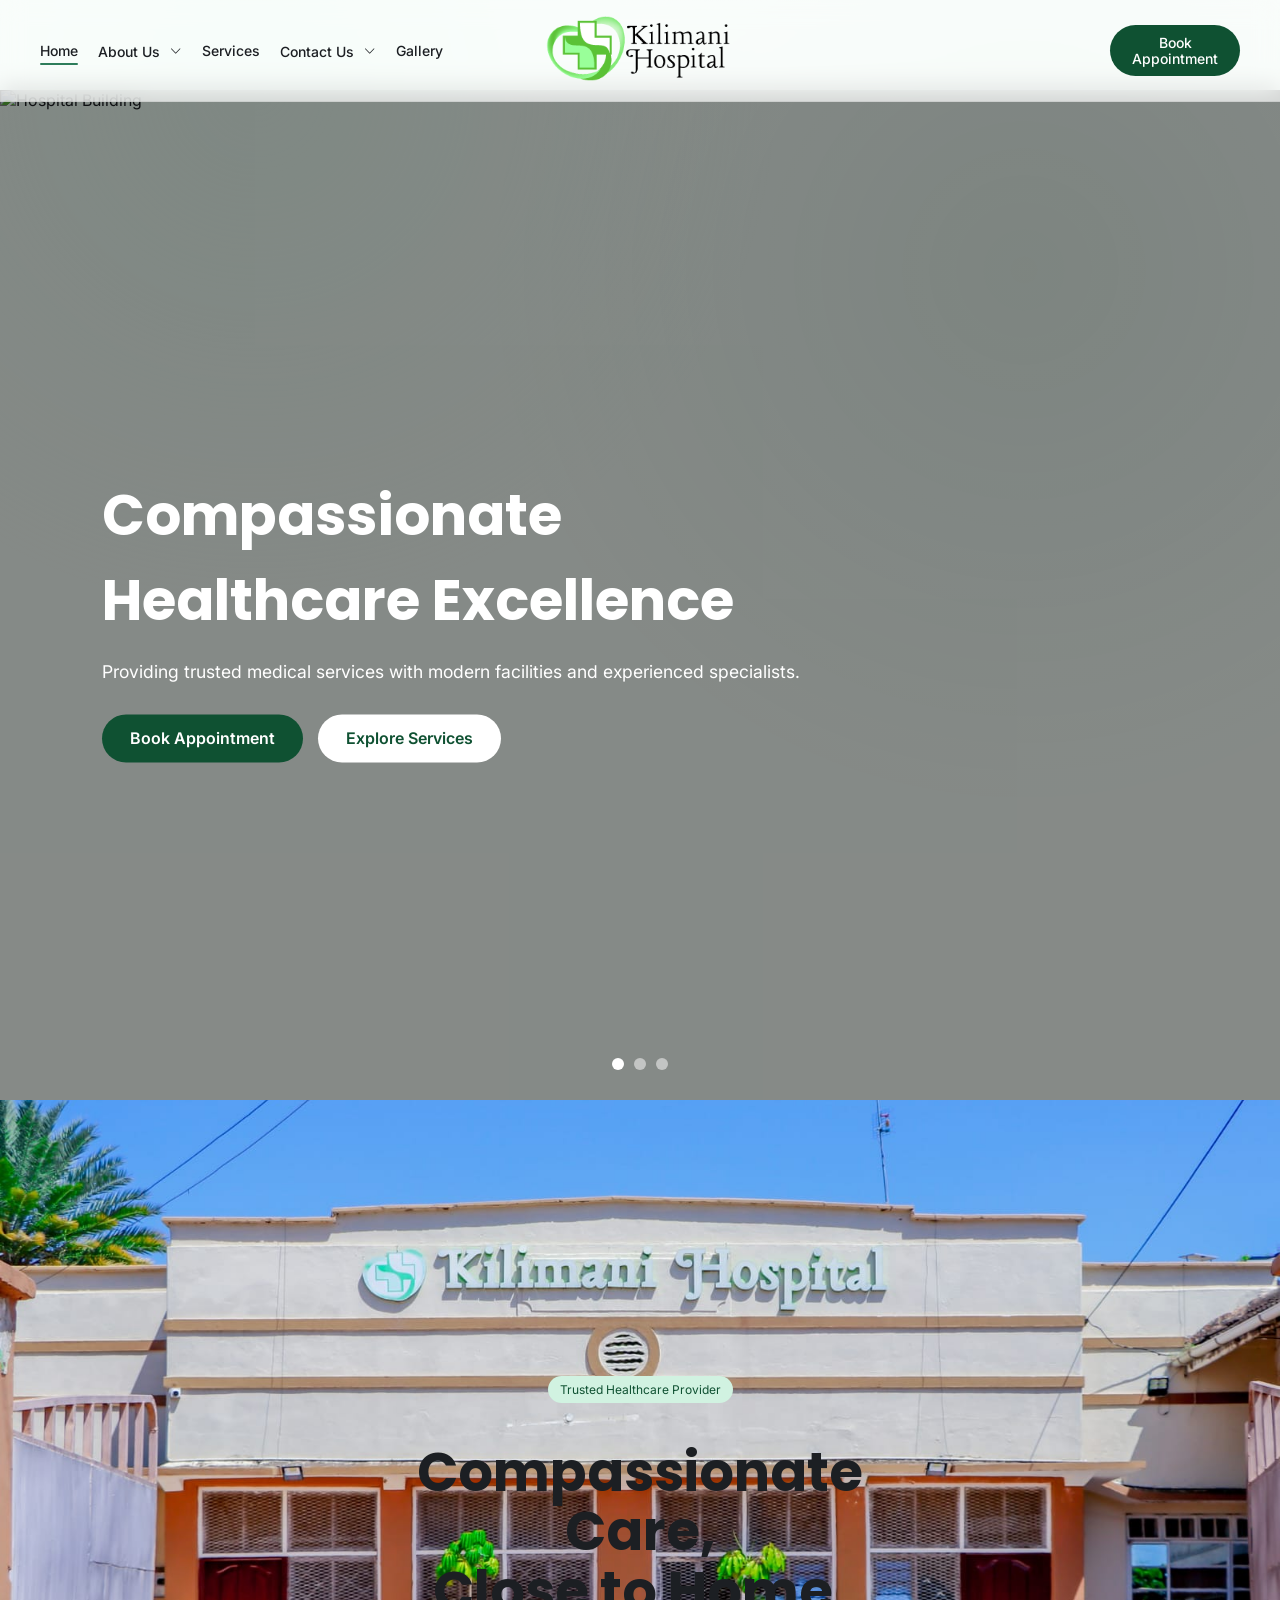
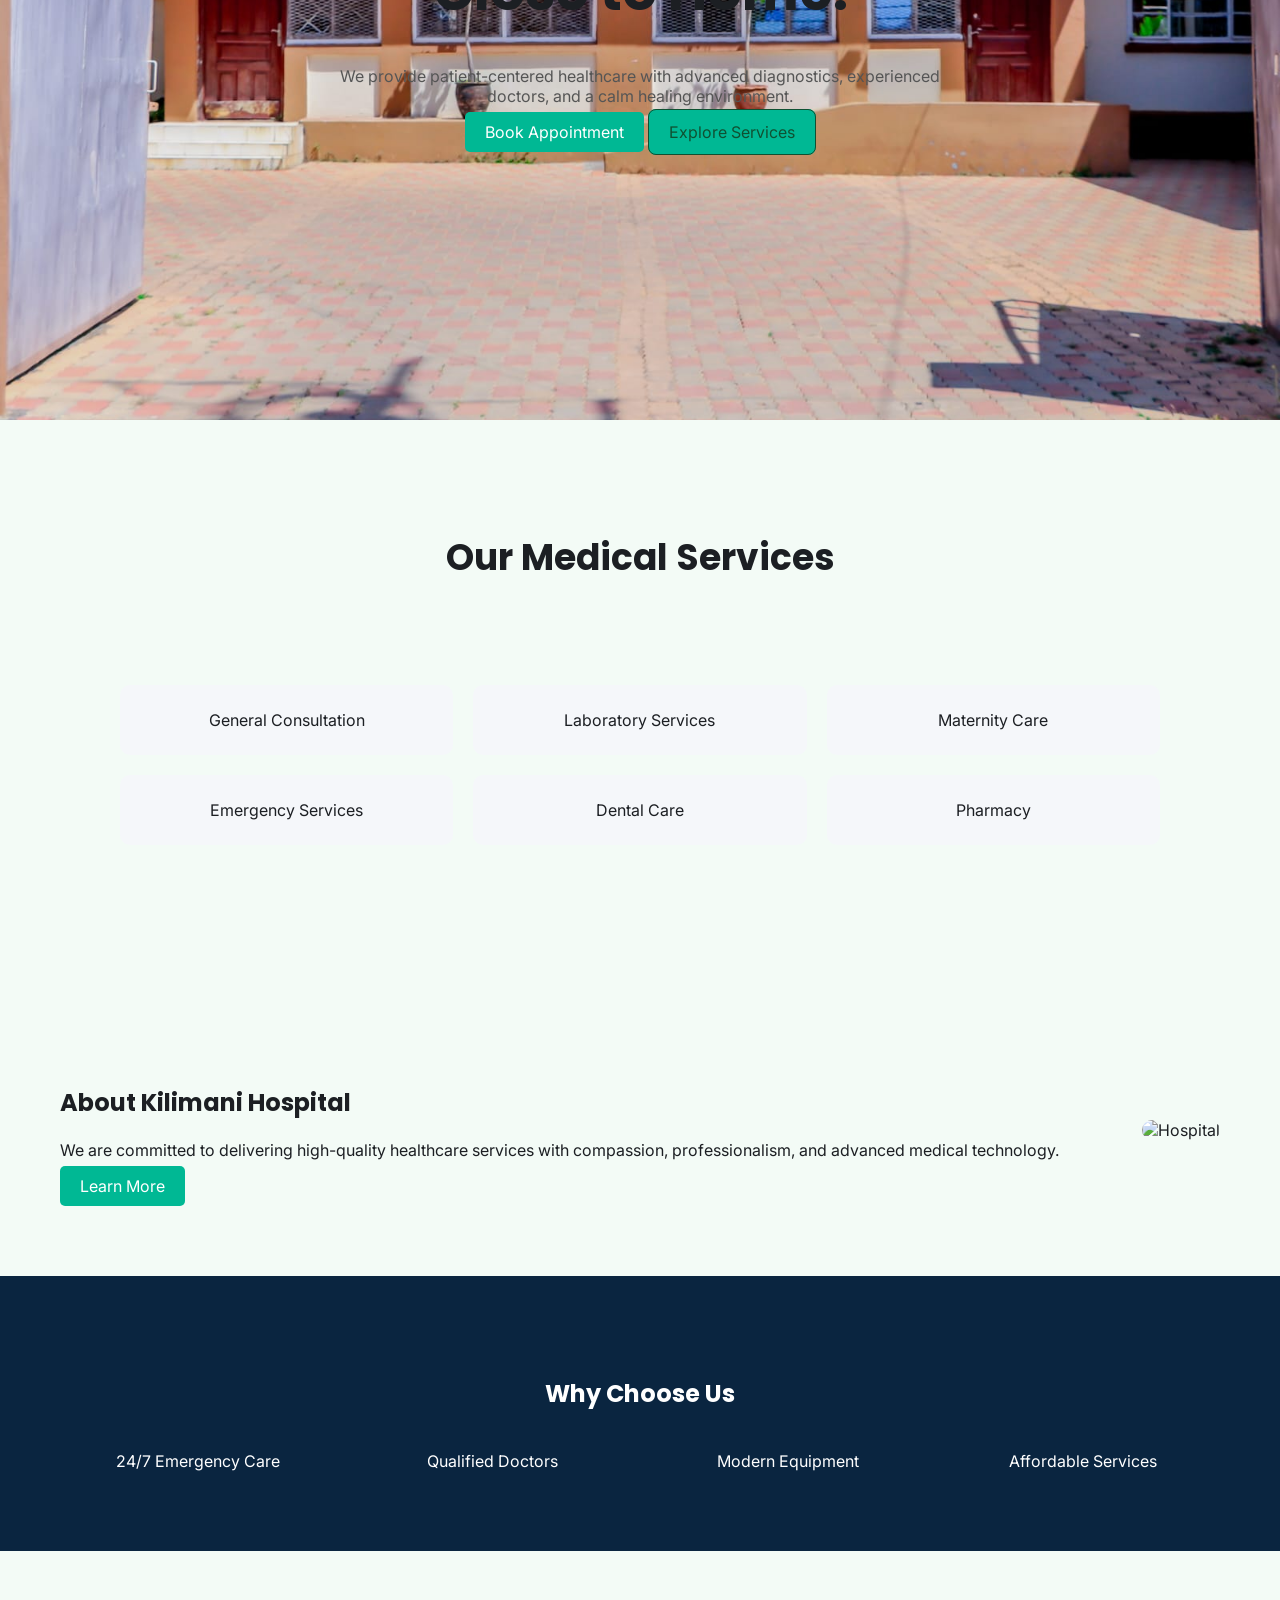
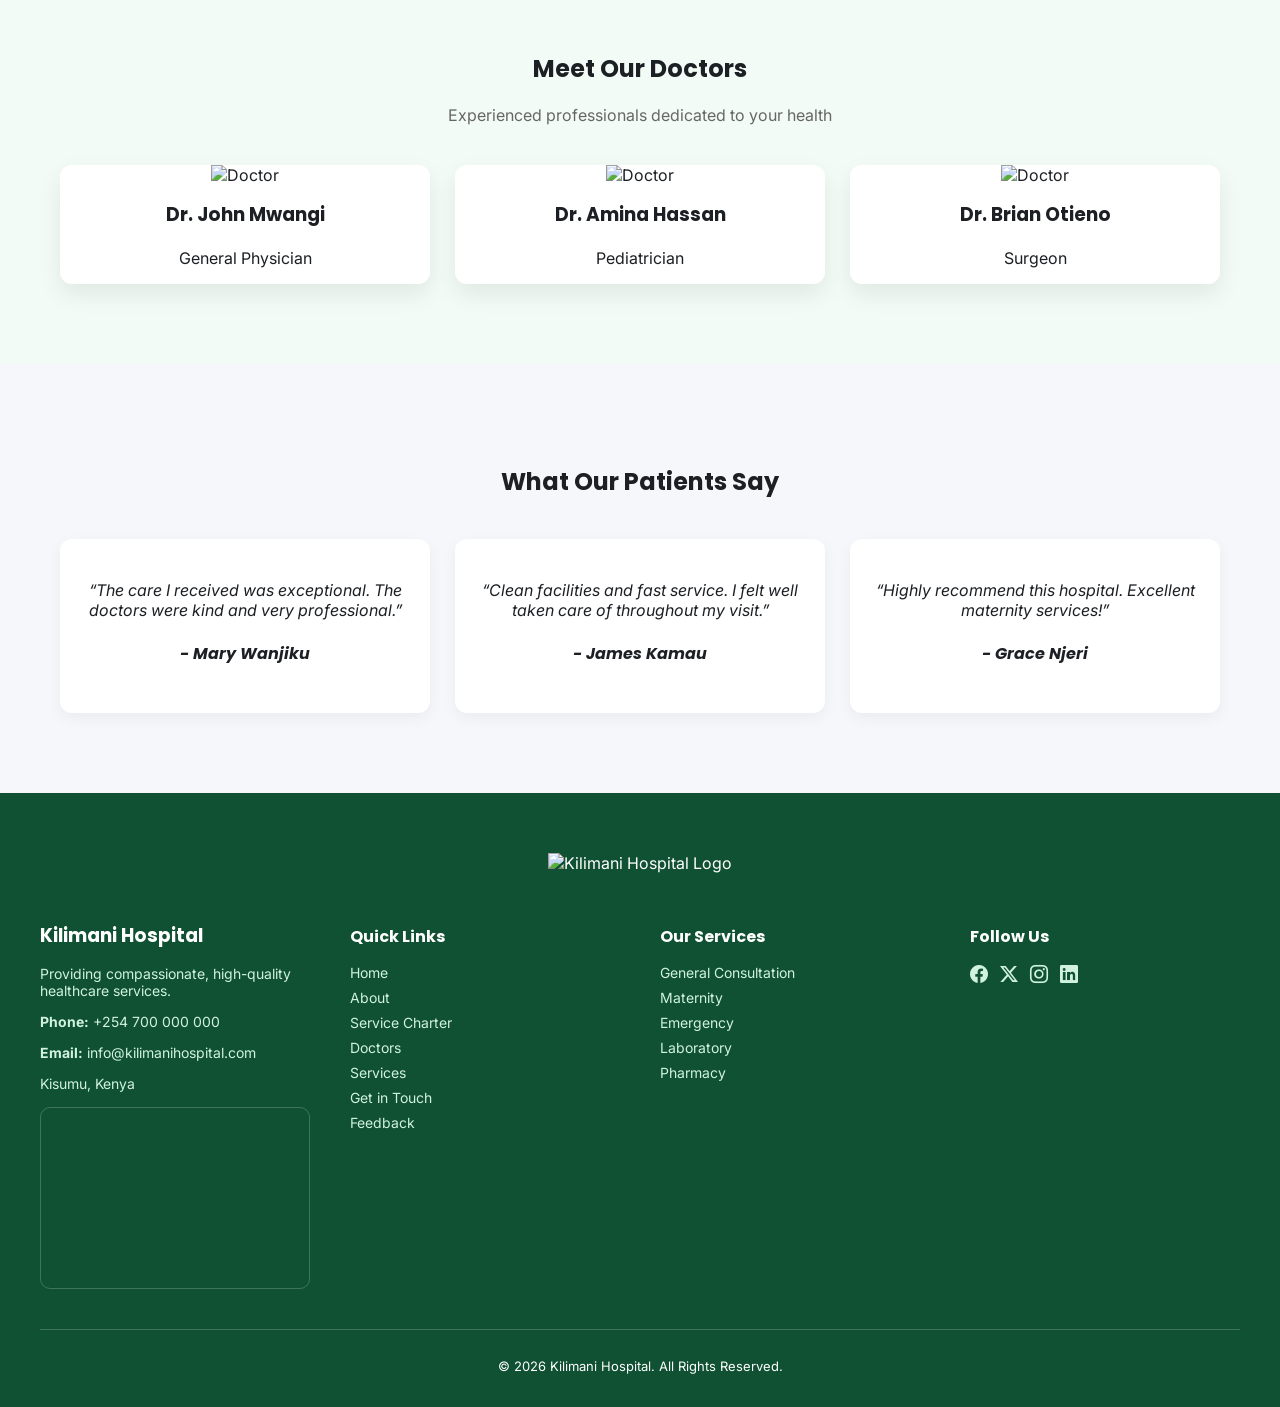
==== index.html @ fd072d26 "Footer build" ====
<!DOCTYPE html>
<html lang="en">
<head>
    <meta charset="UTF-8">
    <meta name="viewport" content="width=device-width, initial-scale=1.0">
    <title>Kilimani Hospital</title>

    <!-- Google Fonts -->
    <link href="https://fonts.googleapis.com/css2?family=Poppins:wght@300;600&family=Inter:wght@300;400&display=swap" rel="stylesheet">

    <link rel="stylesheet" href="https://cdn.jsdelivr.net/npm/bootstrap-icons@1.11.3/font/bootstrap-icons.min.css">

    <!-- CSS -->
    <link rel="stylesheet" href="styles.css">
</head>
<body>

    <!-- NAVBAR -->
    <div id="navbar-placeholder"></div>


 <!-- SLIDE -->
    <section class="hero-slider">

    <div class="slide active">
        <img src="assets/images/slide1.jpg" alt="Hospital Building">
        <div class="slide-overlay"></div>

        <div class="slide-content">
            <h1>Compassionate Healthcare Excellence</h1>
            <p>Providing trusted medical services with modern facilities and experienced specialists.</p>

            <div class="hero-buttons">
                <a href="appointment.html" class="btn-primary">
                    Book Appointment
                </a>

                <a href="services.html" class="btn-secondary">
                    Explore Services
                </a>
            </div>
        </div>
    </div>

    <div class="slide">
        <img src="assets/images/slide2.jpg" alt="Doctors">
        <div class="slide-overlay"></div>

        <div class="slide-content">
            <h1>Specialist Care You Can Trust</h1>
            <p>Our experienced consultants deliver patient-centered treatment across multiple specialties.</p>

            <div class="hero-buttons">
                <a href="doctors.html" class="btn-primary">
                    Meet Our Doctors
                </a>
            </div>
        </div>
    </div>

    <div class="slide">
        <img src="assets/images/slide3.jpg" alt="Hospital Services">
        <div class="slide-overlay"></div>

        <div class="slide-content">
            <h1>Advanced Medical Services</h1>
            <p>Modern diagnostics, emergency care, surgery, outpatient services, and more.</p>

            <div class="hero-buttons">
                <a href="services.html" class="btn-primary">
                    View Services
                </a>
            </div>
        </div>
    </div>

    <div class="slider-dots">
        <span class="dot active"></span>
        <span class="dot"></span>
        <span class="dot"></span>
    </div>

</section>

    <!-- HERO SECTION -->
    <section class="hero">

    <div class="hero-inner">

        <div class="hero-text">
            <span class="badge">Trusted Healthcare Provider</span>

            <h1>
                Compassionate Care,<br>
                Close to Home.
            </h1>

            <p>
                We provide patient-centered healthcare with advanced diagnostics,
                experienced doctors, and a calm healing environment.
            </p>

            <div class="hero-actions">
                <a href="appointment.html" class="btn primary">Book Appointment</a>
                <a href="services.html" class="btn ghost">Explore Services</a>
            </div>
        </div>



    </div>
    </section>


    <section class="services-preview reveal">
    <h2>Our Medical Services</h2>

    <div class="services-grid">
        <div class="service-card">General Consultation</div>
        <div class="service-card">Laboratory Services</div>
        <div class="service-card">Maternity Care</div>
        <div class="service-card">Emergency Services</div>
        <div class="service-card">Dental Care</div>
        <div class="service-card">Pharmacy</div>
    </div>
    </section>


    <section class="about-preview reveal">
    <div class="about-container">
        <div class="about-text">
            <h2>About Kilimani Hospital</h2>
            <p>
                We are committed to delivering high-quality healthcare services
                with compassion, professionalism, and advanced medical technology.
            </p>
            <a href="about.html" class="btn primary">Learn More</a>
        </div>

        <div class="about-image">
            <img src="assets/images/about.jpg" alt="Hospital">
        </div>
    </div>
    </section>


    <section class="why-us reveal">
    <h2>Why Choose Us</h2>

    <div class="why-grid">
        <div>24/7 Emergency Care</div>
        <div>Qualified Doctors</div>
        <div>Modern Equipment</div>
        <div>Affordable Services</div>
    </div>
    </section>


    <section class="doctors-preview reveal">
    <h2>Meet Our Doctors</h2>
    <p class="section-subtitle">Experienced professionals dedicated to your health</p>

    <div class="doctor-grid">

        <div class="doctor-card">
            <img src="assets/images/doctor1.jpg" alt="Doctor">
            <h3>Dr. John Mwangi</h3>
            <p>General Physician</p>
        </div>

        <div class="doctor-card">
            <img src="assets/images/doctor2.jpg" alt="Doctor">
            <h3>Dr. Amina Hassan</h3>
            <p>Pediatrician</p>
        </div>

        <div class="doctor-card">
            <img src="assets/images/doctor3.jpg" alt="Doctor">
            <h3>Dr. Brian Otieno</h3>
            <p>Surgeon</p>
        </div>

    </div>
    </section>



    <section class="testimonials reveal">
    <h2>What Our Patients Say</h2>

    <div class="testimonial-grid">

        <div class="testimonial-card">
            <p>
                “The care I received was exceptional. The doctors were kind and very professional.”
            </p>
            <h4>- Mary Wanjiku</h4>
        </div>

        <div class="testimonial-card">
            <p>
                “Clean facilities and fast service. I felt well taken care of throughout my visit.”
            </p>
            <h4>- James Kamau</h4>
        </div>

        <div class="testimonial-card">
            <p>
                “Highly recommend this hospital. Excellent maternity services!”
            </p>
            <h4>- Grace Njeri</h4>
        </div>

    </div>
    </section>



<div id="footer-placeholder"></div>

  

<script src="assets/js/script.js"></script>

    <script>
        loadComponent("navbar-placeholder", "components/navbar.html");
        loadComponent("footer-placeholder", "components/footer.html");
    </script>

</body>
</html>
---- styles.css ----
:root {
    --green-900: #0F5132;
    --green-600: #2E7D5B;
    --mint-100: #D1F2E1;

    --bg: #F3FBF6;
    --white: #FFFFFF;
    --text: #1C1F23;
    --muted: #6B7280;
    --border: #E6EAEA;
}

a {
    transition: all 0.2s ease;
}

body {
    font-family: "Inter", sans-serif;
    padding-top: 90px;
    background: var(--bg);
    color: var(--text);
    margin: 0;
    animation: pageFade 0.6s ease-in;
}

@keyframes pageFade {
    from {
        opacity: 0;
        transform: scale(1.01);
    }
    to {
        opacity: 1;
        transform: scale(1);
    }
}

body::before {
    content: "";
    position: fixed;
    top: 0;
    left: 0;
    width: 100%;
    height: 100%;
    background:
        radial-gradient(circle at 20% 10%, rgba(209, 242, 225, 0.35), transparent 40%),
        radial-gradient(circle at 80% 30%, rgba(46, 125, 91, 0.08), transparent 45%);
    pointer-events: none;
    z-index: -1;
}

h1, h2, h3, h4 {
    font-family: 'Poppins', sans-serif;
}

.container {
    width: 85%;
    max-width: 1200px;
    margin: auto;
}

section {
    padding: 100px 0;
}

.section-alt {
    background: #EAF7EF;
}

/* NAVBAR */
.navbar {
    position: fixed;
    top: 0;
    width: 100%;
    z-index: 1000;

    background: rgba(255, 255, 255, 0.65);
    backdrop-filter: blur(12px);
    -webkit-backdrop-filter: blur(12px);

    border-bottom: 1px solid rgba(0, 0, 0, 0.06);
    transition: all 0.3s ease;
}

.nav-container {
    display: grid;
    grid-template-columns: 1fr auto 1fr;
    align-items: center;
    padding: 16px 40px;
    transition: all 0.3s ease;
}

/* LEFT LINKS */
.nav-left {
    display: flex;
    align-items: center;
    gap: 20px;
}

.nav-left a {
    color: #1C1F23;
    text-decoration: none;
    font-size: 14px;
    font-weight: 500;
    transition: 0.3s;
    position: relative;
    padding-bottom: 6px 0;
    display: inline-block;
}

.nav-left > a.active-link::after {
    content: "";
    position: absolute;
    left: 0;
    bottom: -6px;
    width: 100%;
    height: 2px;
    background: #2E7D5B;
    border-radius: 2px;
}

.nav-left a:hover {
    color: #2E7D5B;
    position: relative;
}

/* CENTER LOGO */
.nav-logo img {
    height: 65px;
    width: auto;
    object-fit: contain;
    transition: transform 0.3s ease;
}

.nav-logo img:hover {
    transform: scale(1.05);
}

/* SCROLLED STATE */
.navbar.scrolled .nav-container {
    padding: 7px 40px;
}


.navbar.scrolled {
    box-shadow: 0 8px 25px rgba(0,0,0,0.12);
}


.navbar.scrolled .nav-logo img {
    height: 50px;
}

/* RIGHT SIDE */
.nav-right {
    display: flex;
    justify-self: end;
    width: fit-content;
    align-items: center;
    gap: 15px;
}

/* CTA */
.nav-btn {
    background: #0F5132;
    color: white;
    padding: 10px 22px;
    border-radius: 50px;
    text-decoration: none;

    display: inline-flex;
    width: auto;          /* prevents full stretch */
    flex: 0 0 auto;       /* prevents flex expansion */

    flex-direction: column;
    align-items: center;
    justify-content: center;
    line-height: 1.1;
    font-size: 13px;
    text-align: center;
    transition: all 0.3s ease;

    white-space: nowrap;
}

.nav-btn span:first-child {
    font-size: 14px;
    font-weight: 500;
}

.nav-btn span:last-child {
    font-size: 14px;
    font-weight: 500;
}

.nav-btn:hover {
    background: #2E7D5B;
    transform: translateY(-2px);
    box-shadow: 0 6px 15px rgba(0,0,0,0.15);
}


/* DROPDOWN CONTAINER */
.dropdown {
    position: relative;
    display: inline-block;
}

/* TOGGLE LINK */
.dropdown-toggle {
    cursor: pointer;
    color: #1C1F23;
    text-decoration: none;
    font-weight: 500;
    display: flex;
    align-items: center;
    gap: 5px;
}

/* ARROW */
.arrow {
    display: inline-flex;
    align-items: center;
    justify-content: center;

    font-size: 14px;        /* slightly larger */
    line-height: 1;

    margin-left: 6px;

    transform: translateY(-1px) scaleX(1.2); /* 👈 makes it wider */
    transition: transform 0.3s ease;
}

.arrow i {
    font-size: 12px;
    transform: scaleX(0.8); /* makes it wider */
    display: inline-block;
    transition: transform 0.25s ease;
}

/* DROPDOWN MENU */
.dropdown-menu {
    position: absolute;
    top: 100%;
    left: 0;
    background: white;
    min-width: 180px;
    box-shadow: 0 10px 25px rgba(0,0,0,0.08);
    border-radius: 8px;
    padding: 8px 0;
    display: none;
    flex-direction: column;
    z-index: 999;
}

/* DROPDOWN LINKS */
.dropdown-menu a {
    padding: 10px 15px;
    text-decoration: none;
    color: #1C1F23;
    font-size: 13px;
    transition: all 0.2s ease;
}

.dropdown-menu a.active {
    background: #eaf7ef;
    color: #0F5132;
    border-radius: 6px;
    font-weight: 500;
    border-left: 3px solid #2E7D5B;
    padding-left: 12px;
}

.dropdown-menu a:hover {
    background: #f3fbf6;
    color: #0F5132;
}


/* SHOW ON HOVER (DESKTOP) */
.dropdown:hover .dropdown-menu {
    display: flex;
}

.dropdown:hover .arrow {
    transform: rotate(180deg) translateY(1px) scaleX(1.2);
}

/* HAMBURGER */
.hamburger {
    display: none;
    flex-direction: column;
    cursor: pointer;
    gap: 4px;
    flex-shrink: 0;
}

.hamburger span {
    width: 25px;
    height: 2px;
    background: #0B3D2E;
    display: block;
}

.mobile-menu {
    position: fixed;
    top: 0;
    left: 0;
    width: 100%;
    height: 100vh;
    background: #0B3D2E;
    display: none;
    flex-direction: column;
    justify-content: center;
    align-items: center;
    gap: 25px;
}

.mobile-menu a {
    color: white;
    font-size: 20px;
    text-decoration: none;
}

.mobile-menu.active {
    display: flex;
}

.reveal {
    opacity: 0;
    transform: translateY(30px);
    transition: all 0.6s ease;
}

.reveal.active {
    opacity: 1;
    transform: translateY(0);
}

.card {
    background: var(--white);
    border-radius: 16px;
    padding: 24px;
    box-shadow: 0 10px 30px rgba(0,0,0,0.05);
    border: 1px solid rgba(15, 81, 50, 0.05);
    transition: 0.3s;
}

.card:hover {
    transform: translateY(-5px);
}

.grid-3 {
    display: grid;
    grid-template-columns: repeat(3, 1fr);
    gap: 20px;
}

/* BUTTON */
.btn {
    background: #00b894;
    color: white;
    padding: 10px 20px;
    text-decoration: none;
    border-radius: 5px;
}

.btn-primary {
    background: var(--green-900);
    color: white;
    padding: 12px 22px;
    border-radius: 10px;
    text-decoration: none;
}

.btn-outline {
    border: 1px solid var(--green-900);
    color: var(--green-900);
    padding: 12px 22px;
    border-radius: 10px;
    text-decoration: none;
}

.btn-primary:hover,
.btn-outline:hover {
    opacity: 0.9;
}

.btn.ghost {
    border: 1px solid #0F5132;
    color: #0F5132;
    padding: 12px 20px;
    border-radius: 8px;
}

/* SLIDE IN ANIMATION */
.hero-slider {
    position: relative;
    z-index: 1;
    height: 90vh;
    overflow: hidden;
}

.slide {
    position: absolute;
    z-index: 1;
    inset: 0;

    opacity: 0;
    transition: opacity 1s ease-in-out;
}

.slide.active {
    opacity: 1;
    z-index: 2;
}

.slide img {
    width: 100%;
    height: 100%;
    object-fit: cover;
}

.slide-overlay {
    position: absolute;
    z-index: 2;
    inset: 0;
    background: rgba(0,0,0,0.45);
}

.slide-content {
    position: absolute;
    z-index: 3;
    top: 50%;
    left: 8%;

    transform: translateY(-50%);

    color: white;
    max-width: 700px;
}

.slide-content h1 {
    font-size: 3.5rem;
    margin-bottom: 1rem;
}

.slide-content p {
    font-size: 1.1rem;
    margin-bottom: 2rem;
}

.hero-buttons {
    display: flex;
    gap: 15px;
}

.btn-primary,
.btn-secondary {
    padding: 14px 28px;
    border-radius: 999px;
    text-decoration: none;
    font-weight: 600;
}

.btn-primary {
    background: #0F5132;
    color: white;
}

.btn-secondary {
    background: white;
    color: #0F5132;
}

.slider-dots {
    position: absolute;
    bottom: 30px;
    left: 50%;

    transform: translateX(-50%);

    display: flex;
    gap: 10px;
    z-index: 5;
}

.dot {
    width: 12px;
    height: 12px;

    border-radius: 50%;
    background: rgba(255,255,255,0.5);

    cursor: pointer;
}

.dot.active {
    background: white;
}


/* HERO */
.hero {
    height: 80vh;
    position: relative;
    background: url("assets/images/kilimanihospital.jpg") center/cover no-repeat;
    position: relative;
    display: flex;
    align-items: center;
    justify-content: center;
    text-align: center;
    color: white;
    padding: 100px 80px;

    overflow: hidden;
}


.hero-inner {
    display: flex;
    justify-content: space-between;
    align-items: center;
    gap: 60px;
}

.hero-text {
    max-width: 600px;
}

.badge {
    background: #D1F2E1;
    color: #0F5132;
    padding: 6px 12px;
    border-radius: 20px;
    font-size: 12px;
}

.hero h1 {
    font-size: 54px;
    line-height: 1.1;
    color: #1C1F23;
}

.hero p {
    margin-top: 20px;
    color: #555;
    font-size: 16px;
}

.hero-card {
    background: white;
    padding: 30px;
    border-radius: 16px;
    box-shadow: 0 20px 40px rgba(0,0,0,0.06);
}

/* SERVICES */
.services-preview {
    padding: 80px 60px;
    text-align: center;
}

.services-preview h2 {
    font-size: 36px;
    margin-bottom: 40px;
}

.services-grid {
    display: grid;
    grid-template-columns: repeat(3, 1fr);
    gap: 20px;
}

.service-card {
    padding: 25px;
    background: #f5f7fa;
    border-radius: 10px;
    transition: 0.3s;
}

.service-card:hover {
    transform: translateY(-5px);
    background: #eaf6ff;
}

/* ABOUT */
.about-preview {
    padding: 80px 60px;
}

.about-container {
    display: flex;
    align-items: center;
    gap: 40px;
}

.about-text {
    flex: 1;
}

.about-image img {
    width: 100%;
    border-radius: 10px;
}


.why-us {
    padding: 80px 60px;
    text-align: center;
    background: #0a2540;
    color: white;
}

.why-grid {
    display: grid;
    grid-template-columns: repeat(4, 1fr);
    margin-top: 40px;
    gap: 20px;
}


.doctors-preview {
    padding: 80px 60px;
    text-align: center;
}

.section-subtitle {
    margin-top: 10px;
    color: #666;
}

.doctor-grid {
    display: grid;
    grid-template-columns: repeat(3, 1fr);
    gap: 25px;
    margin-top: 40px;
}

.doctor-card {
    background: white;
    border-radius: 12px;
    overflow: hidden;
    box-shadow: 0 10px 25px rgba(0,0,0,0.08);
    transition: 0.3s;
}

.doctor-card:hover {
    transform: translateY(-6px);
}

.doctor-card img {
    width: 100%;
    height: 250px;
    object-fit: cover;
}

.doctor-card h3 {
    margin-top: 15px;
}


.testimonials {
    padding: 80px 60px;
    background: #f5f7fa;
    text-align: center;
}

.testimonial-grid {
    display: grid;
    grid-template-columns: repeat(3, 1fr);
    gap: 25px;
    margin-top: 40px;
}

.testimonial-card {
    background: white;
    padding: 25px;
    border-radius: 12px;
    box-shadow: 0 5px 15px rgba(0,0,0,0.05);
    font-style: italic;
}


.page-hero {
    padding: 80px;
    text-align: center;
    background: #f5f7fa;
}

.page-hero h1 {
    font-size: 40px;
}

/* Generic grids */
.services-grid,
.doctors-grid,
.blog-grid {
    display: grid;
    grid-template-columns: repeat(3, 1fr);
    gap: 20px;
    padding: 60px;
}

.service-box,
.doctor-box,
.blog-card {
    background: white;
    padding: 20px;
    border-radius: 10px;
    box-shadow: 0 5px 15px rgba(0,0,0,0.05);
}

.contact {
    display: grid;
    grid-template-columns: 1fr 1fr;
    gap: 30px;
}

/* Forms */
.contact-form,
.appointment-form form {
    display: flex;
    flex-direction: column;
    gap: 15px;
    width: 400px;
    margin: auto;
}

input, textarea, select {
    padding: 12px;
    border: 1px solid #ccc;
    border-radius: 5px;
}

button {
    background: #00b894;
    color: white;
    padding: 12px;
    border: none;
    cursor: pointer;
}


@media (max-width: 768px) {
    .hamburger {
        display: flex;
    }

    .nav-left {
        display: none;
    }

    .dropdown-menu {
        position: static;
        box-shadow: none;
        display: none;
        padding-left: 15px;
    }

    .dropdown-menu.active {
        display: flex;
    }

    .dropdown {
        width: 100%;
    }

    .dropdown-toggle {
        justify-content: space-between;
        width: 100%;
    }

    .slide-content {
        left: 5%;
        right: 5%;
    }

    .slide-content h1 {
        font-size: 2rem;
    }

    .hero-buttons {
        flex-direction: column;
    }

    .footer-container {
        grid-template-columns: 1fr;
        text-align: center;
    }

    .social-icons {
        justify-content: center;
    }

    .map-container iframe {
        height: 200px;
    }
}


/* FOOTER */
.footer {
    background: #0F5132;
    color: white;
    padding: 60px 40px 20px;
}

/* LOGO */
.footer-logo {
    text-align: center;
    margin-bottom: 30px;
}

.footer-logo img {
    height: 60px;
}

/* GRID */
.footer-container {
    display: grid;
    grid-template-columns: repeat(4, 1fr);
    gap: 40px;
}

/* COLUMNS */
.footer-col h3,
.footer-col h4 {
    margin-bottom: 15px;
}

.footer-col p {
    font-size: 14px;
    color: #d1f2e1;
}

.footer-col a {
    display: block;
    color: #d1f2e1;
    text-decoration: none;
    margin-bottom: 8px;
    font-size: 14px;
    transition: 0.2s;
}

.footer-col a:hover {
    color: white;
}

/* SOCIAL ICONS */
.social-icons {
    display: flex;
    gap: 12px;
    margin-top: 10px;
}

.social-icons a {
    font-size: 18px;
    color: #d1f2e1;
    transition: 0.3s;
}

.social-icons a:hover {
    color: white;
    transform: translateY(-2px);
}

/* COPYRIGHT */
.footer-bottom {
    text-align: center;
    margin-top: 40px;
    border-top: 1px solid rgba(255,255,255,0.2);
    padding-top: 15px;
    font-size: 13px;
}

.map-container {
    margin-top: 15px;
    border-radius: 10px;
    overflow: hidden;
    border: 1px solid rgba(255,255,255,0.2);
}

.map-container iframe {
    width: 100%;
    height: 180px;
    border: 0;
    display: block;
    filter: grayscale(20%) contrast(95%);
}
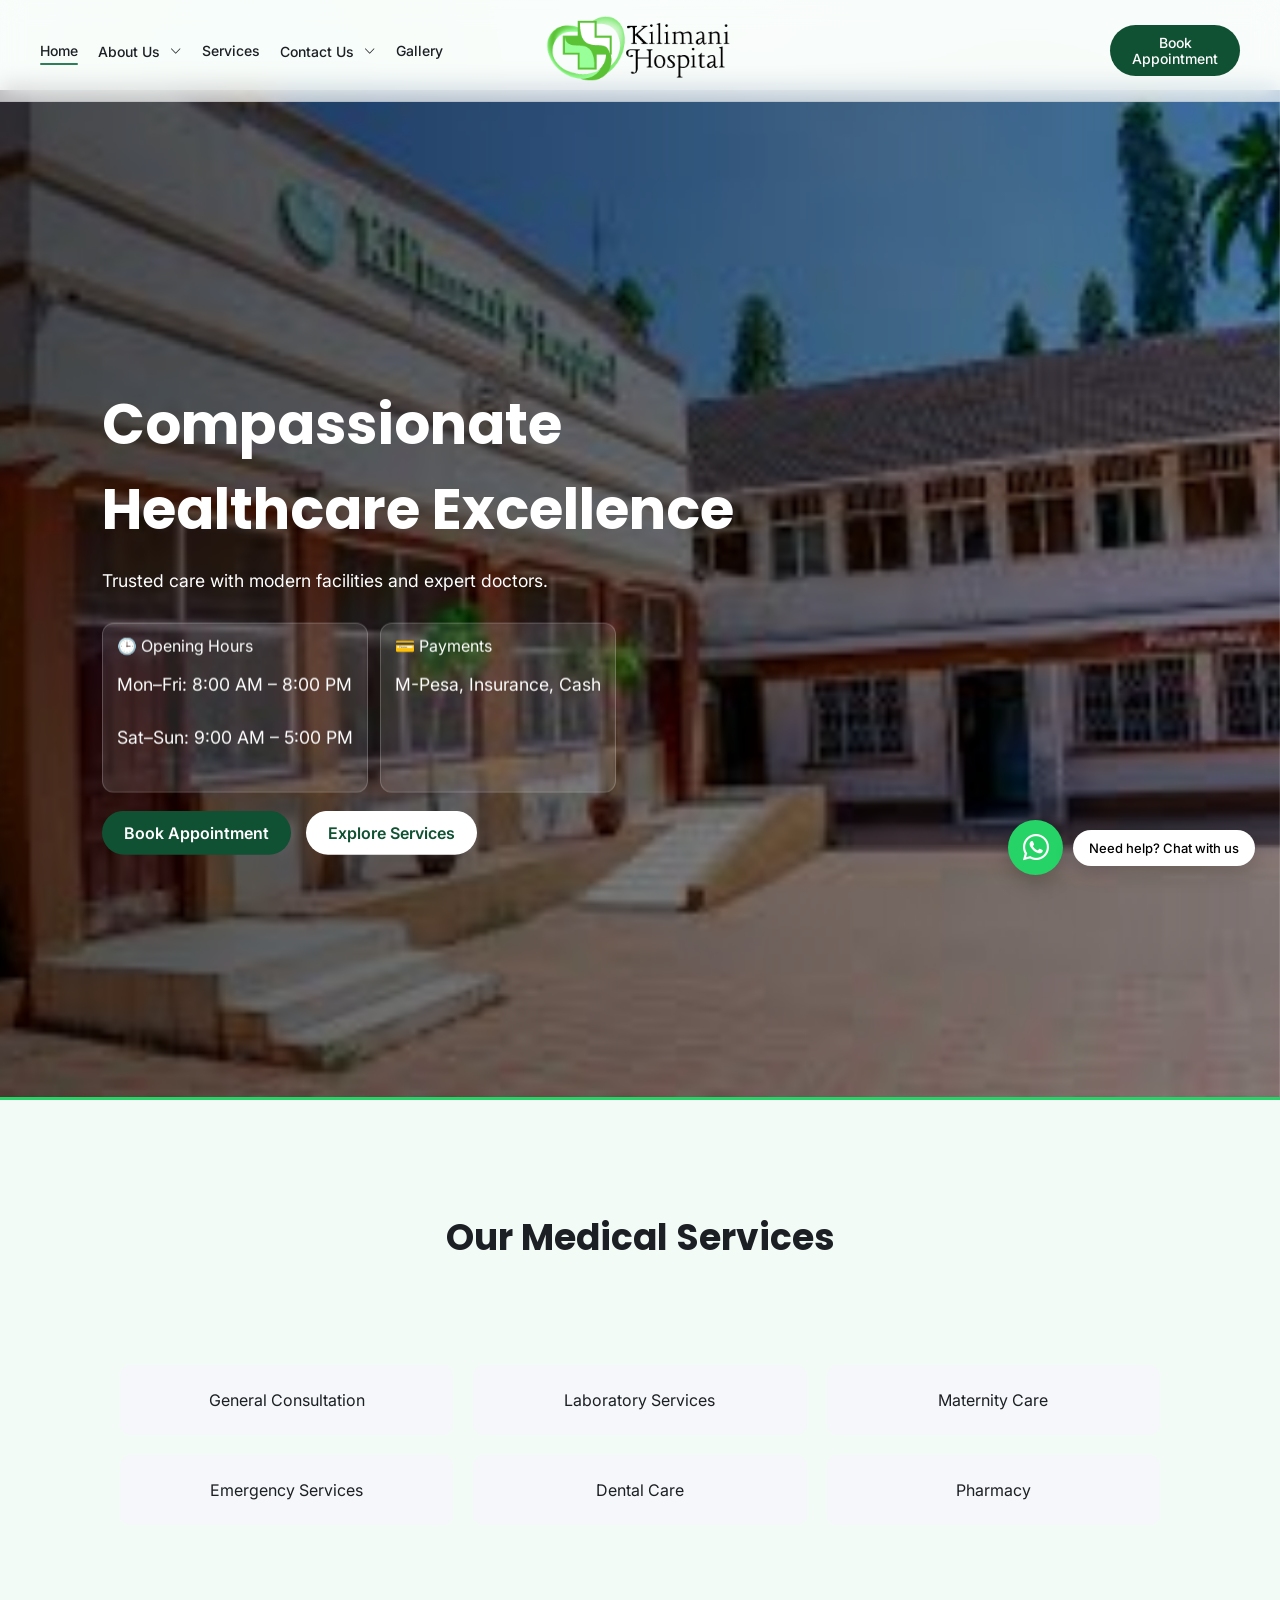
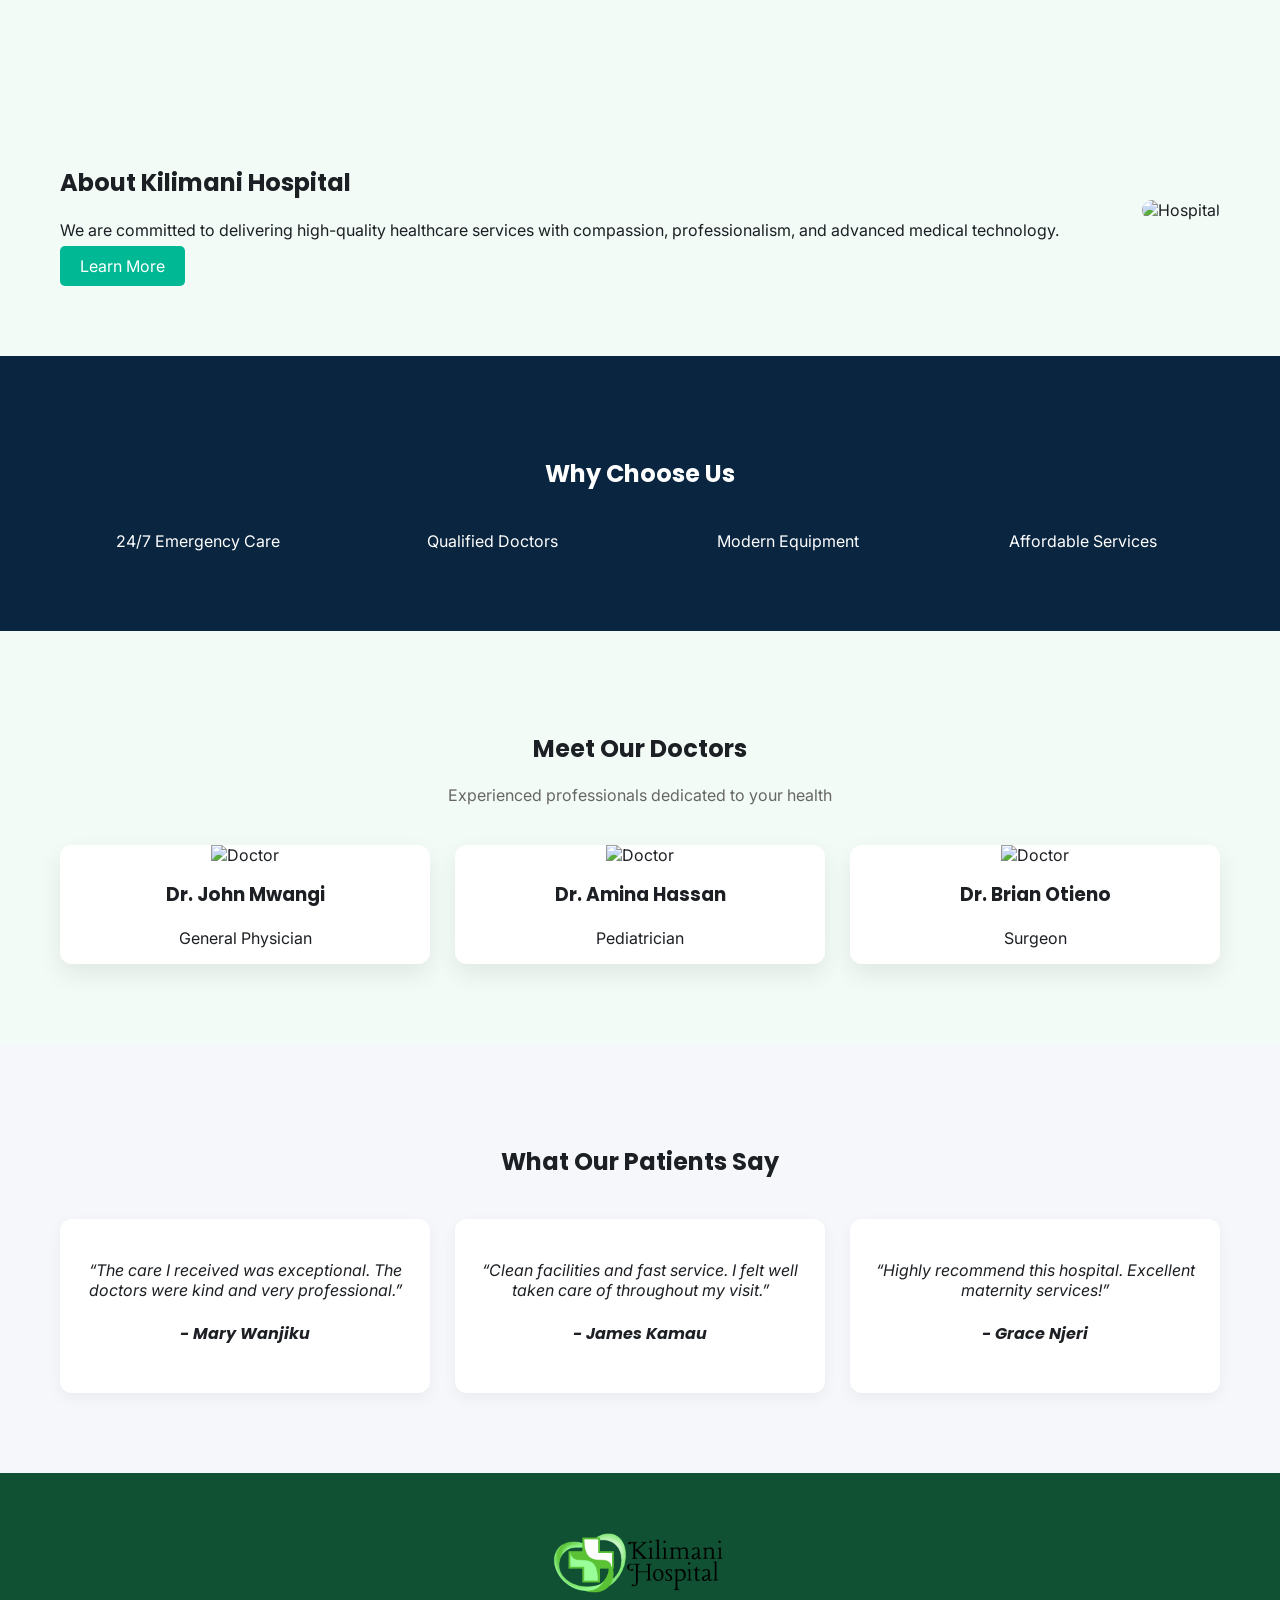
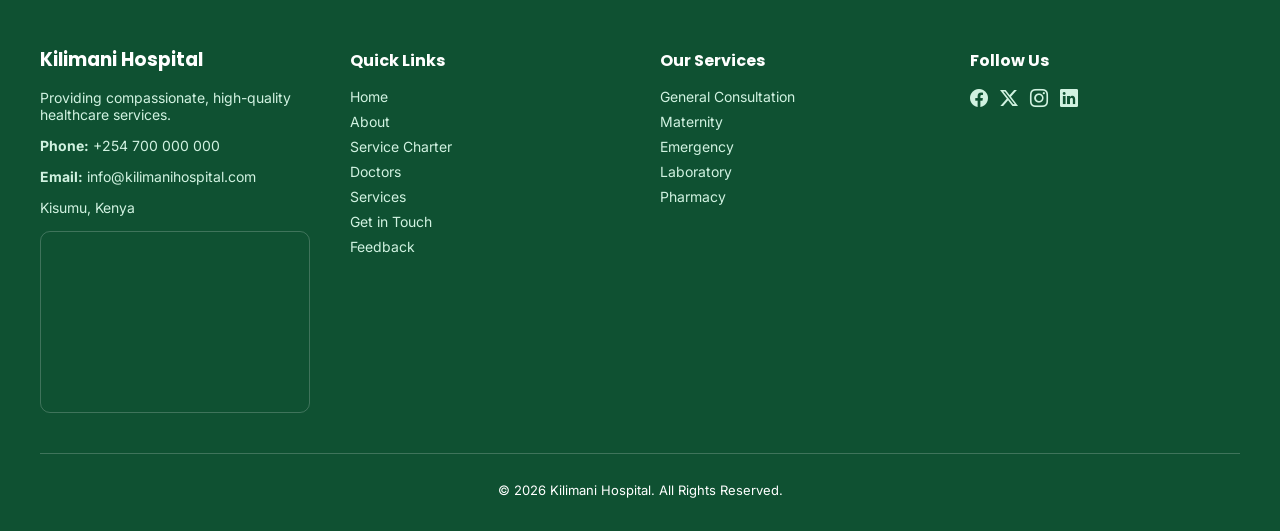
==== commit c3746ee4: "Slide intro" ====
--- a/index.html
+++ b/index.html
@@ -23,94 +23,118 @@
     <section class="hero-slider">
 
     <div class="slide active">
-        <img src="assets/images/slide1.jpg" alt="Hospital Building">
-        <div class="slide-overlay"></div>
-
-        <div class="slide-content">
-            <h1>Compassionate Healthcare Excellence</h1>
-            <p>Providing trusted medical services with modern facilities and experienced specialists.</p>
-
-            <div class="hero-buttons">
-                <a href="appointment.html" class="btn-primary">
-                    Book Appointment
-                </a>
-
-                <a href="services.html" class="btn-secondary">
-                    Explore Services
-                </a>
-            </div>
-        </div>
-    </div>
+    
+    <img src="assets/images/kilimani2.jpeg" alt="Hospital">
+
+    <div class="slide-overlay"></div>
+
+    <div class="slide-content">
+
+        <h1>Compassionate Healthcare Excellence</h1>
+        <p>Trusted care with modern facilities and expert doctors.</p>
+
+        <!-- PREMIUM INFO PANEL -->
+        <div class="hero-meta">
+
+            <div class="info-card">
+                <span>🕒 Opening Hours</span>
+                <p>Mon–Fri: 8:00 AM – 8:00 PM</p>
+                <p>Sat–Sun: 9:00 AM – 5:00 PM</p>
+            </div>
+
+            <div class="info-card">
+                <span>💳 Payments</span>
+                <p>M-Pesa, Insurance, Cash</p>
+            </div>
+
+        </div>
+
+        <div class="hero-buttons">
+            <a href="appointment.html" class="btn-primary">Book Appointment</a>
+            <a href="services.html" class="btn-secondary">Explore Services</a>
+        </div>
+
+    </div>
+</div>
+
 
     <div class="slide">
-        <img src="assets/images/slide2.jpg" alt="Doctors">
-        <div class="slide-overlay"></div>
-
-        <div class="slide-content">
-            <h1>Specialist Care You Can Trust</h1>
-            <p>Our experienced consultants deliver patient-centered treatment across multiple specialties.</p>
-
-            <div class="hero-buttons">
-                <a href="doctors.html" class="btn-primary">
-                    Meet Our Doctors
-                </a>
-            </div>
-        </div>
-    </div>
+    
+    <img src="assets/images/kilimani5.jpeg" alt="Hospital">
+
+    <div class="slide-overlay"></div>
+
+    <div class="slide-content">
+
+        <h1>Compassionate Healthcare Excellence</h1>
+        <p>Trusted care with modern facilities and expert doctors.</p>
+
+        <!-- PREMIUM INFO PANEL -->
+        <div class="hero-meta">
+
+            <div class="info-card">
+                <span>🕒 Opening Hours</span>
+                <p>Mon–Fri: 8:00 AM – 8:00 PM</p>
+                <p>Sat–Sun: 9:00 AM – 5:00 PM</p>
+            </div>
+
+            <div class="info-card">
+                <span>💳 Payments</span>
+                <p>M-Pesa, Insurance, Cash</p>
+            </div>
+
+        </div>
+
+        <div class="hero-buttons">
+            <a href="appointment.html" class="btn-primary">Book Appointment</a>
+            <a href="services.html" class="btn-secondary">Explore Services</a>
+        </div>
+
+    </div>
+</div>
 
     <div class="slide">
-        <img src="assets/images/slide3.jpg" alt="Hospital Services">
-        <div class="slide-overlay"></div>
-
-        <div class="slide-content">
-            <h1>Advanced Medical Services</h1>
-            <p>Modern diagnostics, emergency care, surgery, outpatient services, and more.</p>
-
-            <div class="hero-buttons">
-                <a href="services.html" class="btn-primary">
-                    View Services
-                </a>
-            </div>
-        </div>
-    </div>
-
-    <div class="slider-dots">
-        <span class="dot active"></span>
-        <span class="dot"></span>
-        <span class="dot"></span>
+    
+    <img src="assets/images/kilimani7.jpeg" alt="Hospital">
+
+    <div class="slide-overlay"></div>
+
+    <div class="slide-content">
+
+        <h1>Compassionate Healthcare Excellence</h1>
+        <p>Trusted care with modern facilities and expert doctors.</p>
+
+        <!-- PREMIUM INFO PANEL -->
+        <div class="hero-meta">
+
+            <div class="info-card">
+                <span>🕒 Opening Hours</span>
+                <p>Mon–Fri: 8:00 AM – 8:00 PM</p>
+                <p>Sat–Sun: 9:00 AM – 5:00 PM</p>
+            </div>
+
+            <div class="info-card">
+                <span>💳 Payments</span>
+                <p>M-Pesa, Insurance, Cash</p>
+            </div>
+
+        </div>
+
+        <div class="hero-buttons">
+            <a href="appointment.html" class="btn-primary">Book Appointment</a>
+            <a href="services.html" class="btn-secondary">Explore Services</a>
+        </div>
+
+    </div>
+</div>
+
+    <div class="slider-progress">
+    <div class="progress-bar"></div>
     </div>
 
 </section>
 
-    <!-- HERO SECTION -->
-    <section class="hero">
-
-    <div class="hero-inner">
-
-        <div class="hero-text">
-            <span class="badge">Trusted Healthcare Provider</span>
-
-            <h1>
-                Compassionate Care,<br>
-                Close to Home.
-            </h1>
-
-            <p>
-                We provide patient-centered healthcare with advanced diagnostics,
-                experienced doctors, and a calm healing environment.
-            </p>
-
-            <div class="hero-actions">
-                <a href="appointment.html" class="btn primary">Book Appointment</a>
-                <a href="services.html" class="btn ghost">Explore Services</a>
-            </div>
-        </div>
-
-
-
-    </div>
-    </section>
-
+    
 
     <section class="services-preview reveal">
     <h2>Our Medical Services</h2>
--- a/styles.css
+++ b/styles.css
@@ -78,7 +78,7 @@
     -webkit-backdrop-filter: blur(12px);
 
     border-bottom: 1px solid rgba(0, 0, 0, 0.06);
-    transition: all 0.3s ease;
+    transition: all 0.35s ease;
 }
 
 .nav-container {
@@ -86,7 +86,7 @@
     grid-template-columns: 1fr auto 1fr;
     align-items: center;
     padding: 16px 40px;
-    transition: all 0.3s ease;
+    transition: all 0.35s ease;
 }
 
 /* LEFT LINKS */
@@ -105,6 +105,8 @@
     position: relative;
     padding-bottom: 6px 0;
     display: inline-block;
+
+    transition: all 0.25s ease;
 }
 
 .nav-left > a.active-link::after {
@@ -128,7 +130,8 @@
     height: 65px;
     width: auto;
     object-fit: contain;
-    transition: transform 0.3s ease;
+    
+    transition: height 0.35s ease, transform 0.35s ease;
 }
 
 .nav-logo img:hover {
@@ -142,12 +145,19 @@
 
 
 .navbar.scrolled {
-    box-shadow: 0 8px 25px rgba(0,0,0,0.12);
+    padding: 6px 40px;
+    background: rgba(255, 255, 255, 0.9);
+    backdrop-filter: blur(14px);
+    -webkit-backdrop-filter: blur(14px);
+
+    box-shadow: 0 8px 25px rgba(0,0,0,0.08);
+    transform: translateY(0);
 }
 
 
 .navbar.scrolled .nav-logo img {
     height: 50px;
+    transform: scale(0.98);
 }
 
 /* RIGHT SIDE */
@@ -214,6 +224,8 @@
     display: flex;
     align-items: center;
     gap: 5px;
+
+    transition: all 0.25s ease;
 }
 
 /* ARROW */
@@ -403,30 +415,113 @@
 
 .slide {
     position: absolute;
-    z-index: 1;
     inset: 0;
 
     opacity: 0;
-    transition: opacity 1s ease-in-out;
+    visibility: hidden;
+
+    transform: scale(1.1);
+    filter: blur(12px);
+
+    transition:
+        opacity 1s ease,
+        transform 1.8s ease,
+        filter 1.8s ease;
+
+    will-change: transform, opacity, filter;
 }
 
 .slide.active {
     opacity: 1;
+    visibility: visible;
+
+    transform: scale(1);
+    filter: blur(0);
     z-index: 2;
 }
 
+.slide:not(.active) {
+    pointer-events: none;
+}
+
 .slide img {
+    position: absolute;
+    inset: 0;
     width: 100%;
     height: 100%;
     object-fit: cover;
+
+    transform: scale(1.15);
+    transition: transform 6s ease;
+}
+
+.slide.active img {
+    transform: scale(1);
 }
 
 .slide-overlay {
     position: absolute;
-    z-index: 2;
     inset: 0;
-    background: rgba(0,0,0,0.45);
-}
+    background: linear-gradient(
+        90deg,
+        rgba(0,0,0,0.65),
+        rgba(0,0,0,0.35)
+    );
+    z-index: 1;
+}
+
+.slider-progress {
+    position: absolute;
+    bottom: 0;
+    left: 0;
+    width: 100%;
+    height: 3px;
+    background: rgba(255,255,255,0.2);
+    z-index: 10;
+}
+
+.progress-bar {
+    height: 100%;
+    width: 0%;
+    background: #25D366;
+    transition: width 5s linear;
+}
+
+.slide-content h1,
+.slide-content p,
+.hero-meta,
+.hero-buttons {
+    opacity: 0;
+    transform: translateY(20px);
+}
+
+.slide.active .slide-content h1 {
+    animation: fadeUp 0.8s ease forwards 0.3s;
+}
+
+.slide.active .slide-content p {
+    animation: fadeUp 0.8s ease forwards 0.5s;
+}
+
+.slide.active .hero-meta {
+    animation: fadeUp 0.8s ease forwards 0.7s;
+}
+
+.slide.active .hero-buttons {
+    animation: fadeUp 0.8s ease forwards 0.9s;
+}
+
+@keyframes fadeUp {
+    from {
+        opacity: 0;
+        transform: translateY(20px);
+    }
+    to {
+        opacity: 1;
+        transform: translateY(0);
+    }
+}
+
 
 .slide-content {
     position: absolute;
@@ -450,9 +545,41 @@
     margin-bottom: 2rem;
 }
 
+.hero-meta {
+    display: flex;
+    gap: 12px;
+    margin: 18px 0;
+    flex-wrap: wrap;
+}
+
+.info-card {
+    background: rgba(255, 255, 255, 0.12);
+    backdrop-filter: blur(10px);
+
+    border: 1px solid rgba(255, 255, 255, 0.2);
+    border-radius: 12px;
+
+    padding: 12px 14px;
+    min-width: 180px;
+
+    color: white;
+    transition: 0.3s ease;
+}
+
+.info-card:hover {
+    transform: translateY(-3px);
+    background: rgba(255, 255, 255, 0.18);
+}
+
 .hero-buttons {
     display: flex;
     gap: 15px;
+}
+
+.hero-buttons a {
+    border-radius: 999px;
+    padding: 12px 22px;
+    font-weight: 600;
 }
 
 .btn-primary,
@@ -796,6 +923,11 @@
     .map-container iframe {
         height: 200px;
     }
+
+    .whatsapp-text {
+        display: none;
+    }
+
 }
 
 
@@ -875,10 +1007,18 @@
 }
 
 .map-container {
+    position: relative;
     margin-top: 15px;
     border-radius: 10px;
     overflow: hidden;
     border: 1px solid rgba(255,255,255,0.2);
+
+    transition: transform 0.3s ease, box-shadow 0.3s ease;
+}
+
+.map-container:hover {
+    transform: translateY(-4px);
+    box-shadow: 0 12px 30px rgba(0, 0, 0, 0.25);
 }
 
 .map-container iframe {
@@ -887,4 +1027,78 @@
     border: 0;
     display: block;
     filter: grayscale(20%) contrast(95%);
+
+    transition: transform 0.4s ease;
+}
+
+.map-container:hover iframe {
+    transform: scale(1.05);
+}
+
+.whatsapp-wrapper {
+    position: fixed;
+    bottom: 25px;
+    right: 25px;
+    display: flex;
+    align-items: center;
+    gap: 10px;
+    z-index: 9999;
+}
+
+.whatsapp-float {
+    width: 55px;
+    height: 55px;
+    background: #25D366;
+    border-radius: 50%;
+
+    display: flex;
+    align-items: center;
+    justify-content: center;
+
+    box-shadow: 0 8px 20px rgba(0,0,0,0.2);
+    transition: 0.3s ease;
+    text-decoration: none;
+}
+
+.whatsapp-icon {
+    font-size: 26px;
+    color: white;
+    line-height: 1;
+}
+
+.whatsapp-float img {
+    width: 28px;
+    height: 28px;
+}
+
+.whatsapp-text {
+    background: white;
+    color: black;
+    padding: 10px 16px;
+    border-radius: 25px;
+
+    font-size: 13px;
+    font-weight: 500;
+    text-decoration: none;
+
+    box-shadow: 0 8px 20px rgba(0,0,0,0.15);
+    transition: all 0.3s ease;
+
+    white-space: nowrap;
+}
+
+.whatsapp-float:hover,
+.whatsapp-text:hover {
+    transform: translateY(-2px);
+    box-shadow: 0 12px 25px rgba(0,0,0,0.25);
+}
+
+@keyframes pulse {
+    0% { box-shadow: 0 0 0 0 rgba(37, 211, 102, 0.5); }
+    70% { box-shadow: 0 0 0 10px rgba(37, 211, 102, 0); }
+    100% { box-shadow: 0 0 0 0 rgba(37, 211, 102, 0); }
+}
+
+.whatsapp-float {
+    animation: pulse 2.5s infinite;
 }
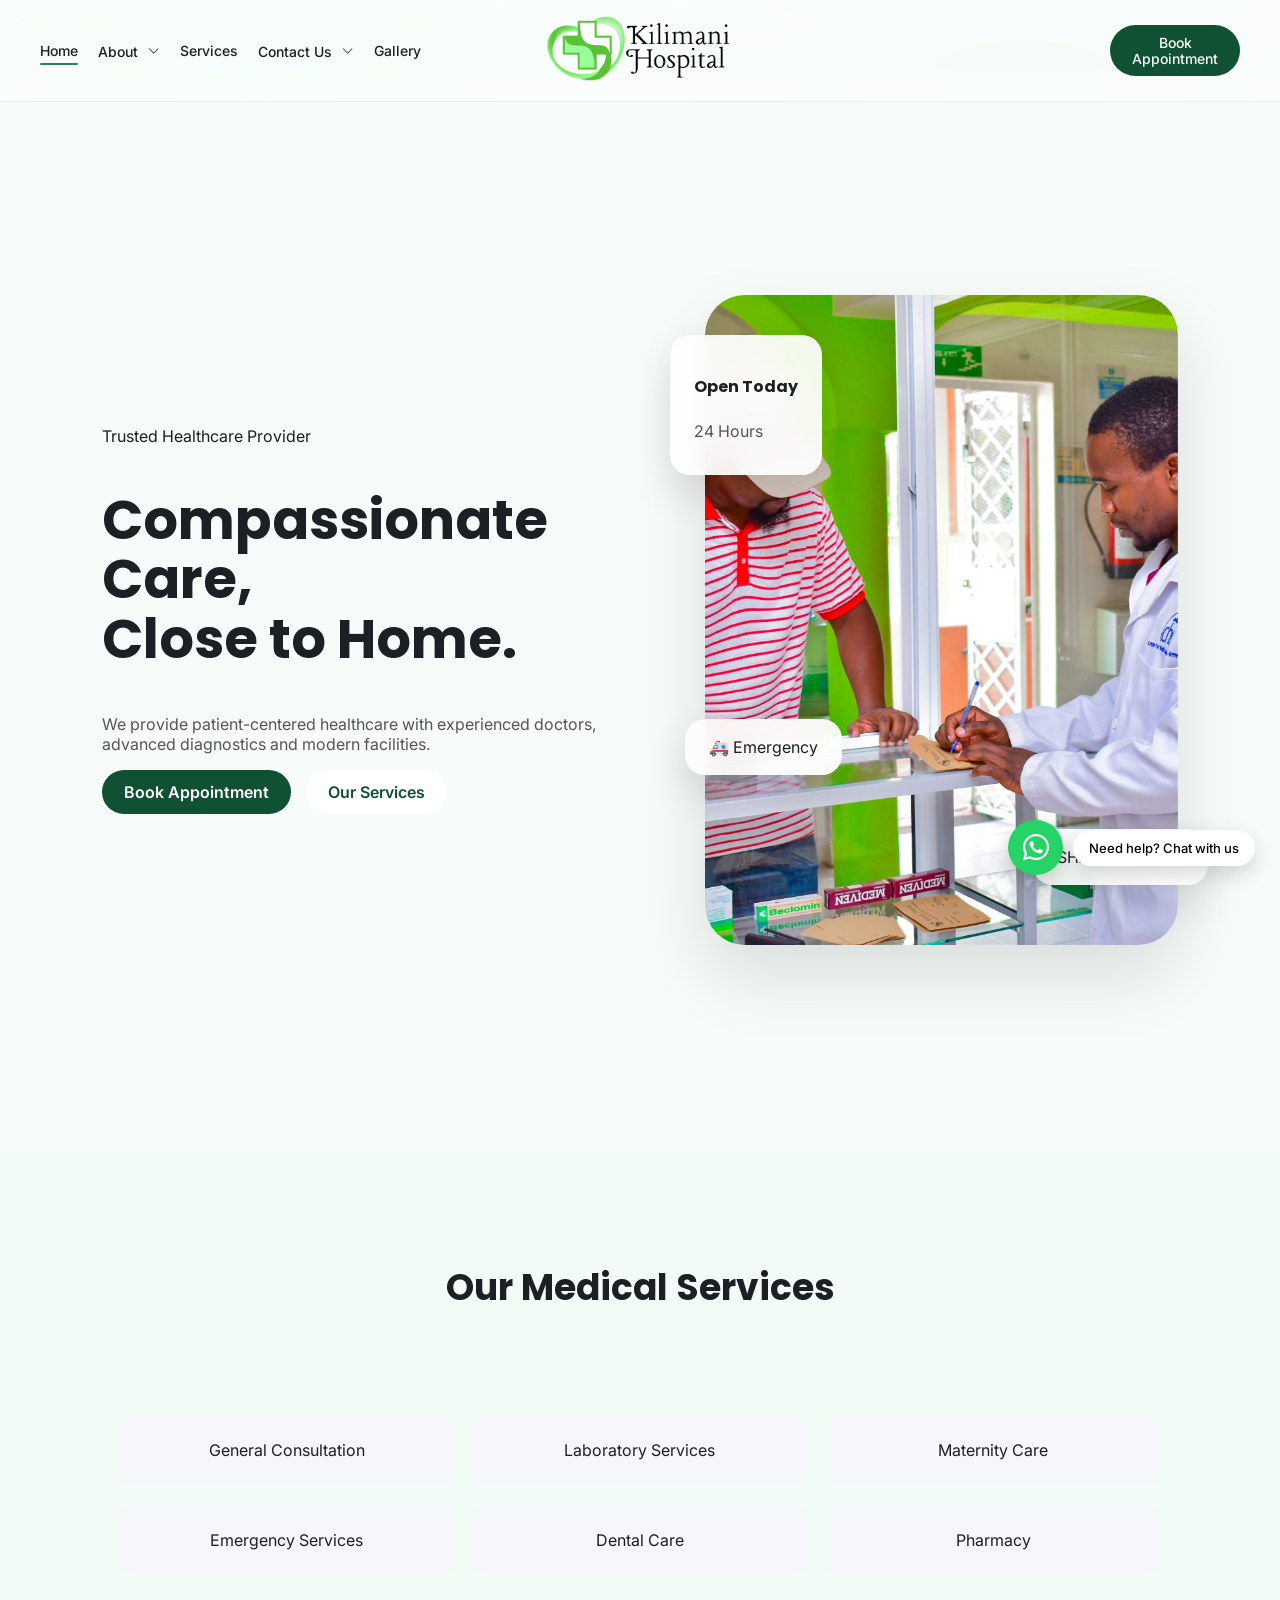
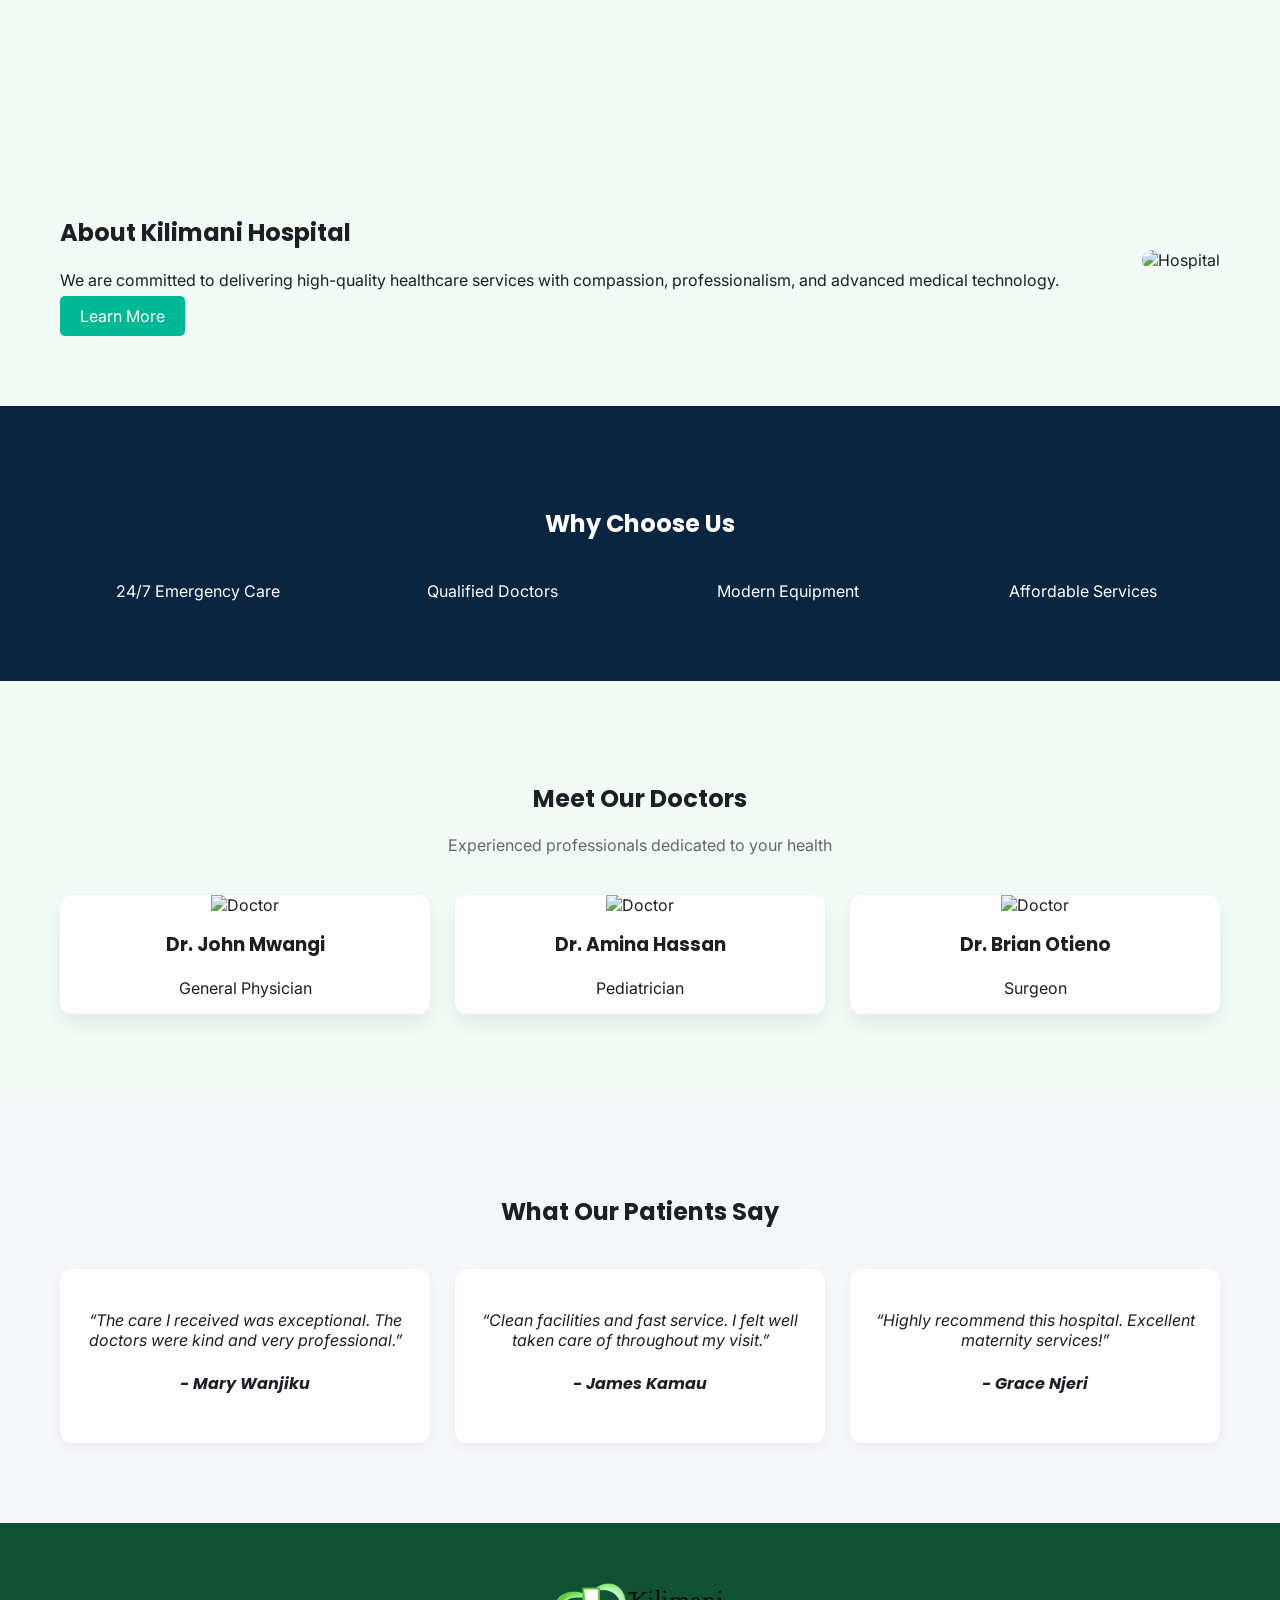
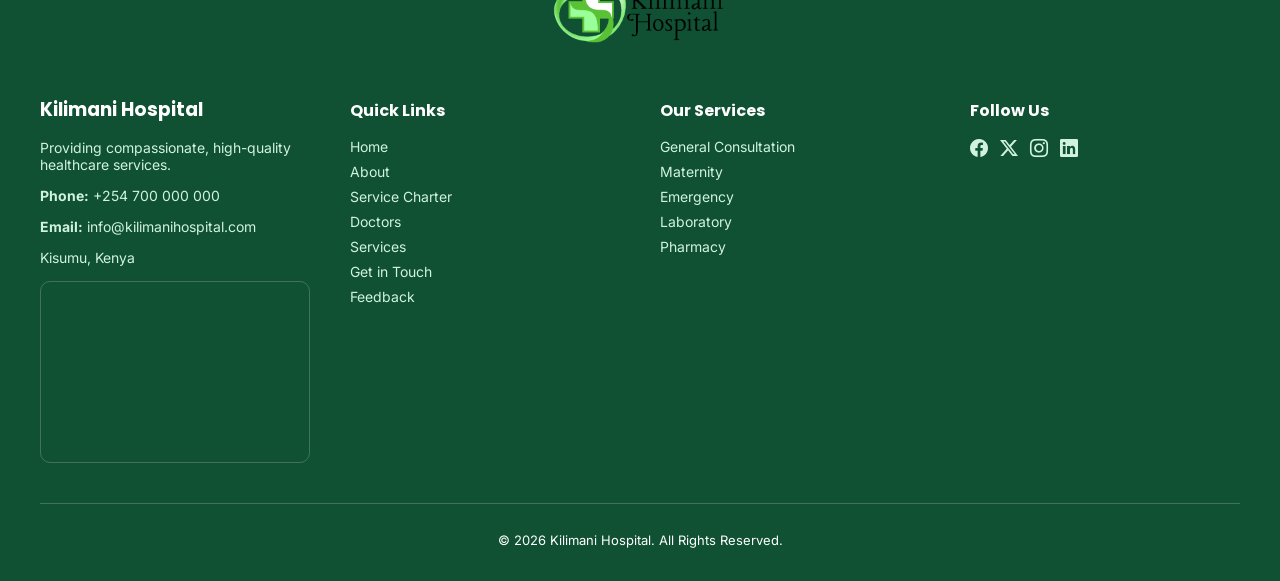
==== commit 0514a028: "New Day" ====
--- a/index.html
+++ b/index.html
@@ -19,124 +19,76 @@
     <div id="navbar-placeholder"></div>
 
 
- <!-- SLIDE -->
-    <section class="hero-slider">
-
-    <div class="slide active">
+ <!-- HERO -->
+<section class="hero">
+
+    <div class="hero-left">
+
+        <span class="hero-badge">
+            Trusted Healthcare Provider
+        </span>
+
+        <h1>
+            Compassionate Care,<br>
+            Close to Home.
+        </h1>
+
+        <p>
+            We provide patient-centered healthcare with experienced
+            doctors, advanced diagnostics and modern facilities.
+        </p>
+
+        <div class="hero-buttons">
+            <a href="appointment.html" class="btn-primary">
+                Book Appointment
+            </a>
+
+            <a href="services.html" class="btn-secondary">
+                Our Services
+            </a>
+        </div>
+
+    </div>
+
+    <div class="hero-right">
+
+    <div class="image-frame">
+
+        <div class="hero-image active">
+            <img src="assets/images/kilimani7.jpeg" alt="Hospital">
+        </div>
+
+        <div class="hero-image">
+            <img src="assets/images/kilimani5.jpeg" alt="Hospital">
+        </div>
+
+        <div class="hero-image">
+            <img src="assets/images/kilimani2.jpeg" alt="Hospital">
+        </div>
+
+    </div>
+
+    <div class="floating-card hours-card">
+        <h4>Open Today</h4>
+        <p>24 Hours</p>
+    </div>
+
+    <div class="floating-card emergency-card">
+        🚑 Emergency
+    </div>
+
+    <div class="floating-card insurance-card">
+        SHA • AAR • CIC
+    </div>
+
+</div>
+
+</section>
+
     
-    <img src="assets/images/kilimani2.jpeg" alt="Hospital">
-
-    <div class="slide-overlay"></div>
-
-    <div class="slide-content">
-
-        <h1>Compassionate Healthcare Excellence</h1>
-        <p>Trusted care with modern facilities and expert doctors.</p>
-
-        <!-- PREMIUM INFO PANEL -->
-        <div class="hero-meta">
-
-            <div class="info-card">
-                <span>🕒 Opening Hours</span>
-                <p>Mon–Fri: 8:00 AM – 8:00 PM</p>
-                <p>Sat–Sun: 9:00 AM – 5:00 PM</p>
-            </div>
-
-            <div class="info-card">
-                <span>💳 Payments</span>
-                <p>M-Pesa, Insurance, Cash</p>
-            </div>
-
-        </div>
-
-        <div class="hero-buttons">
-            <a href="appointment.html" class="btn-primary">Book Appointment</a>
-            <a href="services.html" class="btn-secondary">Explore Services</a>
-        </div>
-
-    </div>
-</div>
-
-
-    <div class="slide">
-    
-    <img src="assets/images/kilimani5.jpeg" alt="Hospital">
-
-    <div class="slide-overlay"></div>
-
-    <div class="slide-content">
-
-        <h1>Compassionate Healthcare Excellence</h1>
-        <p>Trusted care with modern facilities and expert doctors.</p>
-
-        <!-- PREMIUM INFO PANEL -->
-        <div class="hero-meta">
-
-            <div class="info-card">
-                <span>🕒 Opening Hours</span>
-                <p>Mon–Fri: 8:00 AM – 8:00 PM</p>
-                <p>Sat–Sun: 9:00 AM – 5:00 PM</p>
-            </div>
-
-            <div class="info-card">
-                <span>💳 Payments</span>
-                <p>M-Pesa, Insurance, Cash</p>
-            </div>
-
-        </div>
-
-        <div class="hero-buttons">
-            <a href="appointment.html" class="btn-primary">Book Appointment</a>
-            <a href="services.html" class="btn-secondary">Explore Services</a>
-        </div>
-
-    </div>
-</div>
-
-    <div class="slide">
-    
-    <img src="assets/images/kilimani7.jpeg" alt="Hospital">
-
-    <div class="slide-overlay"></div>
-
-    <div class="slide-content">
-
-        <h1>Compassionate Healthcare Excellence</h1>
-        <p>Trusted care with modern facilities and expert doctors.</p>
-
-        <!-- PREMIUM INFO PANEL -->
-        <div class="hero-meta">
-
-            <div class="info-card">
-                <span>🕒 Opening Hours</span>
-                <p>Mon–Fri: 8:00 AM – 8:00 PM</p>
-                <p>Sat–Sun: 9:00 AM – 5:00 PM</p>
-            </div>
-
-            <div class="info-card">
-                <span>💳 Payments</span>
-                <p>M-Pesa, Insurance, Cash</p>
-            </div>
-
-        </div>
-
-        <div class="hero-buttons">
-            <a href="appointment.html" class="btn-primary">Book Appointment</a>
-            <a href="services.html" class="btn-secondary">Explore Services</a>
-        </div>
-
-    </div>
-</div>
-
-    <div class="slider-progress">
-    <div class="progress-bar"></div>
-    </div>
-
-</section>
-
-    
 
     <section class="services-preview reveal">
+
     <h2>Our Medical Services</h2>
 
     <div class="services-grid">
--- a/styles.css
+++ b/styles.css
@@ -405,151 +405,170 @@
     border-radius: 8px;
 }
 
-/* SLIDE IN ANIMATION */
-.hero-slider {
-    position: relative;
-    z-index: 1;
-    height: 90vh;
-    overflow: hidden;
-}
-
-.slide {
-    position: absolute;
-    inset: 0;
-
-    opacity: 0;
-    visibility: hidden;
-
-    transform: scale(1.1);
-    filter: blur(12px);
+.hero{
+    min-height:100vh;
+    display:grid;
+    grid-template-columns:1.05fr 0.95fr;
+    align-items:center;
+
+    padding:80px 8%;
+
+    gap:80px;
+
+    background:#F7FBF9;
+}
+
+.hero-left{
+    max-width:620px;
+}
+
+.hero-right{
+    position:relative;
+    width:100%;
+    max-width:560px;
+    height:650px;
+    margin-left:auto;
+}
+
+.hero-image{
+
+    position:absolute;
+
+    inset:0;
+
+    opacity:0;
 
     transition:
-        opacity 1s ease,
-        transform 1.8s ease,
-        filter 1.8s ease;
-
-    will-change: transform, opacity, filter;
-}
-
-.slide.active {
-    opacity: 1;
-    visibility: visible;
-
-    transform: scale(1);
-    filter: blur(0);
-    z-index: 2;
-}
-
-.slide:not(.active) {
-    pointer-events: none;
-}
-
-.slide img {
-    position: absolute;
-    inset: 0;
-    width: 100%;
-    height: 100%;
-    object-fit: cover;
-
-    transform: scale(1.15);
-    transition: transform 6s ease;
-}
-
-.slide.active img {
-    transform: scale(1);
-}
-
-.slide-overlay {
-    position: absolute;
-    inset: 0;
-    background: linear-gradient(
-        90deg,
-        rgba(0,0,0,0.65),
-        rgba(0,0,0,0.35)
-    );
-    z-index: 1;
-}
-
-.slider-progress {
-    position: absolute;
-    bottom: 0;
-    left: 0;
-    width: 100%;
-    height: 3px;
-    background: rgba(255,255,255,0.2);
-    z-index: 10;
-}
-
-.progress-bar {
-    height: 100%;
-    width: 0%;
-    background: #25D366;
-    transition: width 5s linear;
-}
-
-.slide-content h1,
-.slide-content p,
-.hero-meta,
-.hero-buttons {
-    opacity: 0;
-    transform: translateY(20px);
-}
-
-.slide.active .slide-content h1 {
-    animation: fadeUp 0.8s ease forwards 0.3s;
-}
-
-.slide.active .slide-content p {
-    animation: fadeUp 0.8s ease forwards 0.5s;
-}
-
-.slide.active .hero-meta {
-    animation: fadeUp 0.8s ease forwards 0.7s;
-}
-
-.slide.active .hero-buttons {
-    animation: fadeUp 0.8s ease forwards 0.9s;
-}
-
-@keyframes fadeUp {
-    from {
-        opacity: 0;
-        transform: translateY(20px);
-    }
-    to {
-        opacity: 1;
-        transform: translateY(0);
-    }
-}
-
-
-.slide-content {
-    position: absolute;
-    z-index: 3;
-    top: 50%;
-    left: 8%;
-
-    transform: translateY(-50%);
-
-    color: white;
-    max-width: 700px;
-}
-
-.slide-content h1 {
-    font-size: 3.5rem;
-    margin-bottom: 1rem;
-}
-
-.slide-content p {
-    font-size: 1.1rem;
-    margin-bottom: 2rem;
-}
-
-.hero-meta {
-    display: flex;
-    gap: 12px;
-    margin: 18px 0;
-    flex-wrap: wrap;
+        opacity .8s ease,
+        transform 6s ease;
+
+    transform:scale(1.08);
+
+}
+
+.hero-image.active{
+
+    opacity:1;
+
+    transform:scale(1);
+
+}
+
+.hero-image img{
+
+    width:100%;
+    height:100%;
+
+    object-fit:cover;
+
+}
+
+.image-frame{
+
+    position:absolute;
+
+    inset:0;
+
+    border-radius:40px;
+
+    overflow:hidden;
+
+    background:#fff;
+
+    box-shadow:
+        0 30px 70px rgba(0,0,0,.12);
+
+}
+
+.image-frame img{
+
+    width:100%;
+    height:100%;
+
+    object-fit:cover;
+    animation:zoomImage 8s linear forwards;
+
+}
+
+.floating-card{
+
+    position:absolute;
+
+    background:rgba(255,255,255,.92);
+
+    backdrop-filter:blur(14px);
+
+    padding:18px 24px;
+
+    border-radius:20px;
+
+    box-shadow:
+        0 18px 40px rgba(0,0,0,.12);
+
+    animation:floatCard 4s ease-in-out infinite;
+
+}
+
+.hours-card{
+
+    top:40px;
+    left:-35px;
+    animation-delay:0s;
+
+}
+
+.insurance-card{
+
+    bottom:60px;
+    right:-30px;
+    animation-delay:.8s;
+
+}
+
+.emergency-card{
+
+    bottom:170px;
+    left:-20px;
+    animation-delay:1.6s;
+
+}
+
+@keyframes floatCard{
+
+    0%{
+
+        transform:translateY(0px);
+
+    }
+
+    50%{
+
+        transform:translateY(-10px);
+
+    }
+
+    100%{
+
+        transform:translateY(0px);
+
+    }
+
+}
+
+@keyframes zoomImage{
+
+    from{
+
+        transform:scale(1.08);
+
+    }
+
+    to{
+
+        transform:scale(1);
+
+    }
+
 }
 
 .info-card {
@@ -626,34 +645,6 @@
     background: white;
 }
 
-
-/* HERO */
-.hero {
-    height: 80vh;
-    position: relative;
-    background: url("assets/images/kilimanihospital.jpg") center/cover no-repeat;
-    position: relative;
-    display: flex;
-    align-items: center;
-    justify-content: center;
-    text-align: center;
-    color: white;
-    padding: 100px 80px;
-
-    overflow: hidden;
-}
-
-
-.hero-inner {
-    display: flex;
-    justify-content: space-between;
-    align-items: center;
-    gap: 60px;
-}
-
-.hero-text {
-    max-width: 600px;
-}
 
 .badge {
     background: #D1F2E1;
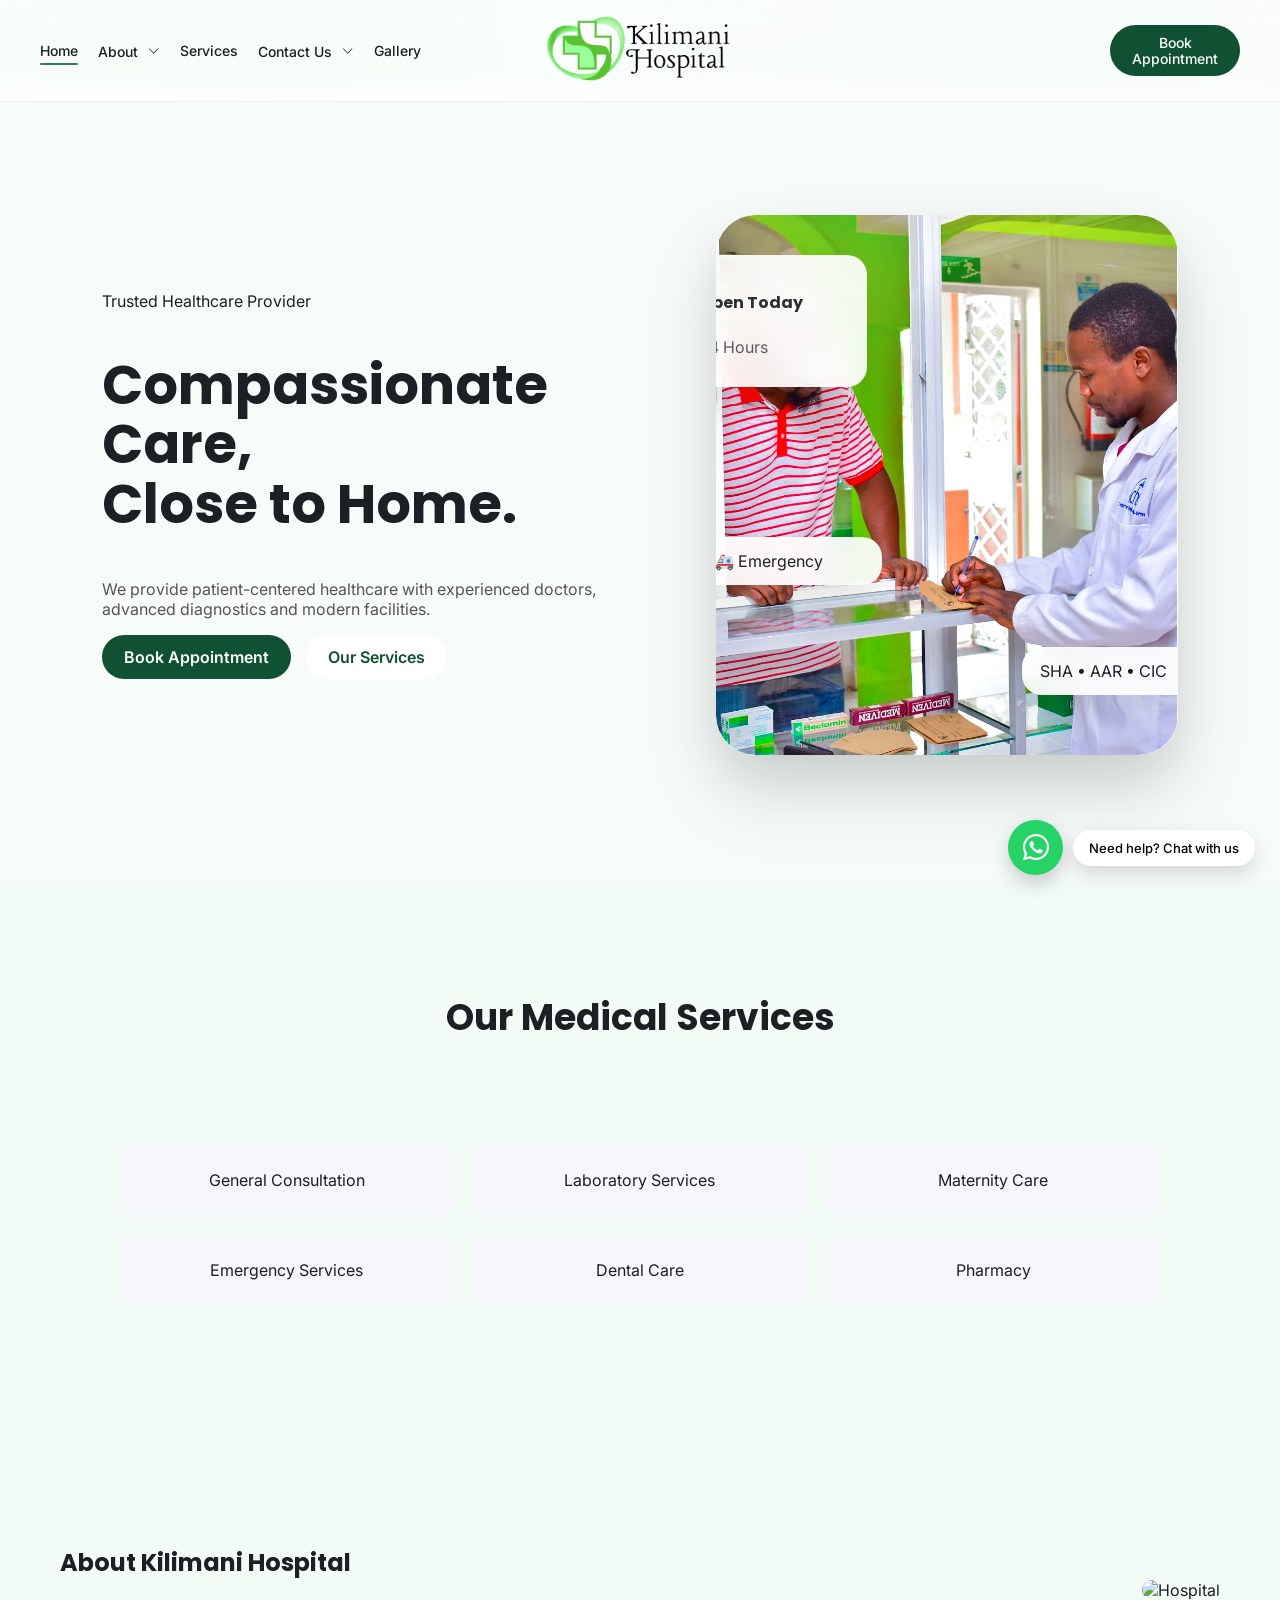
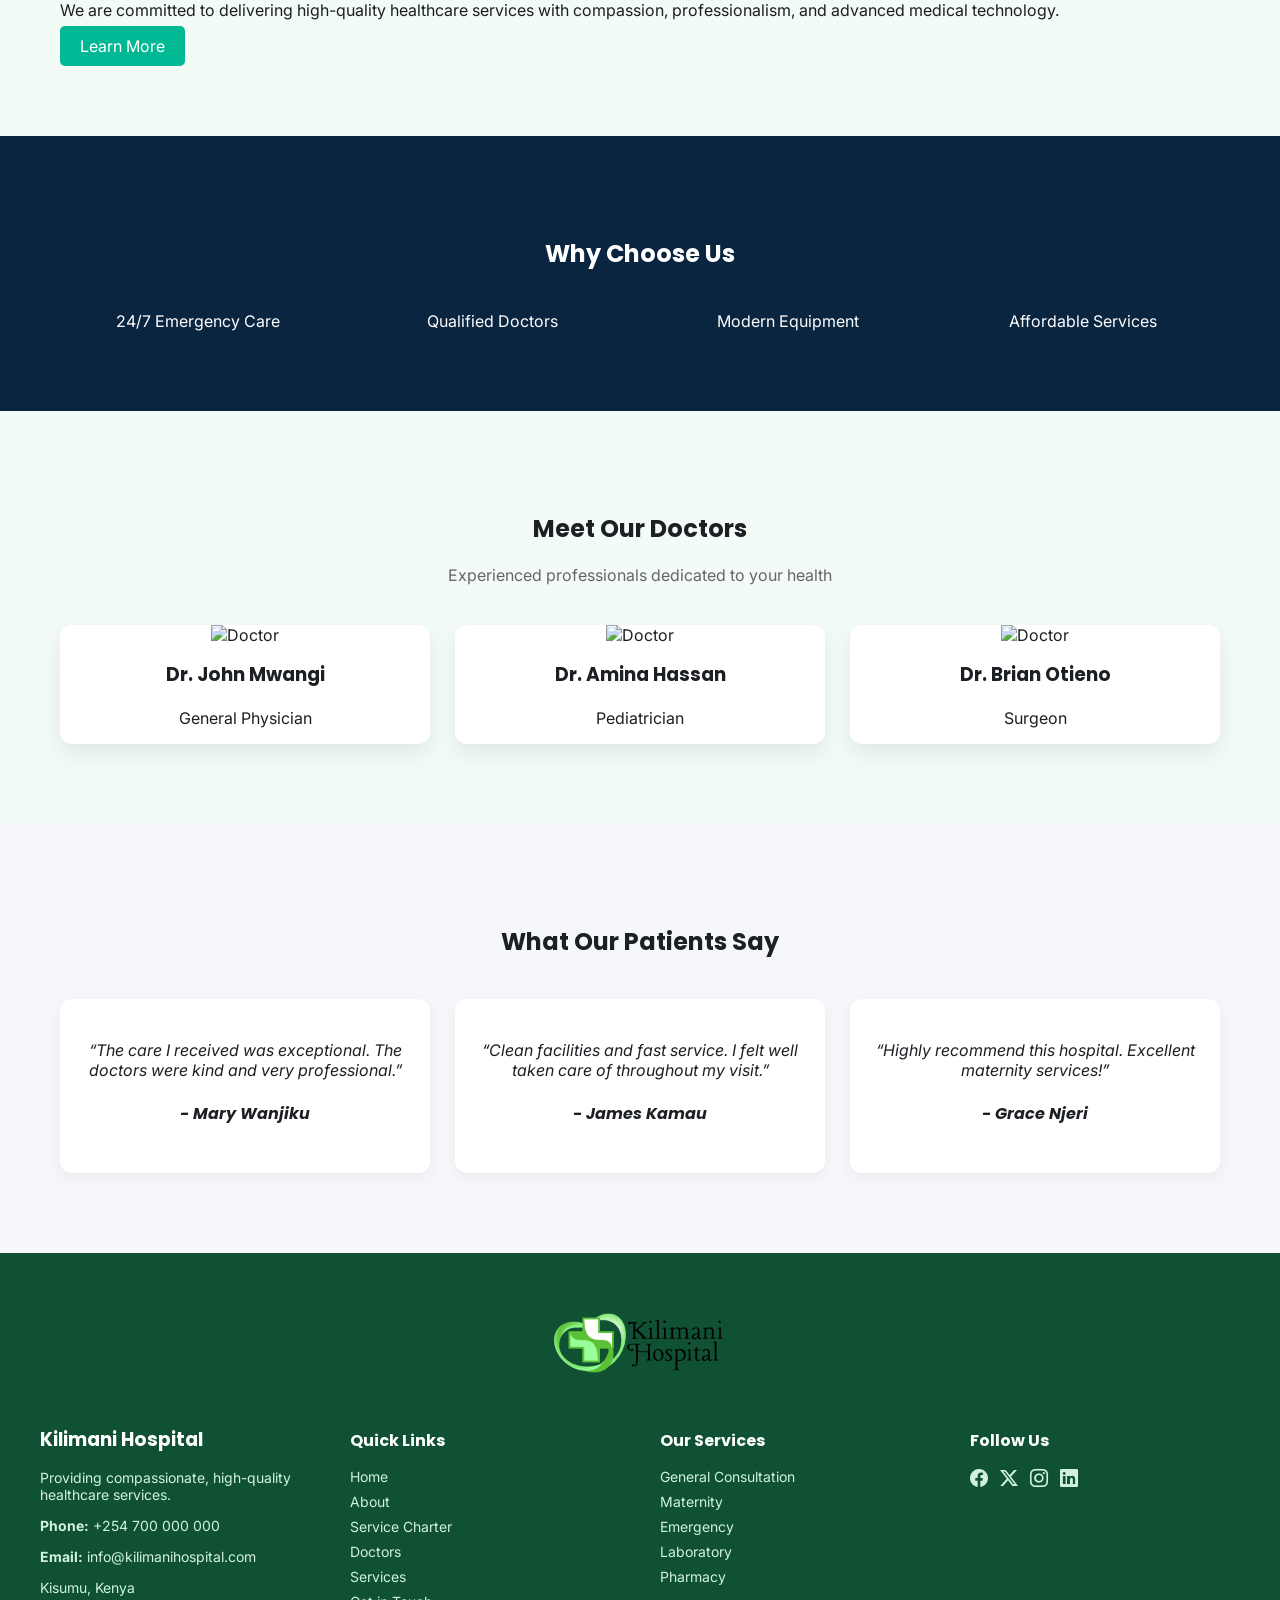
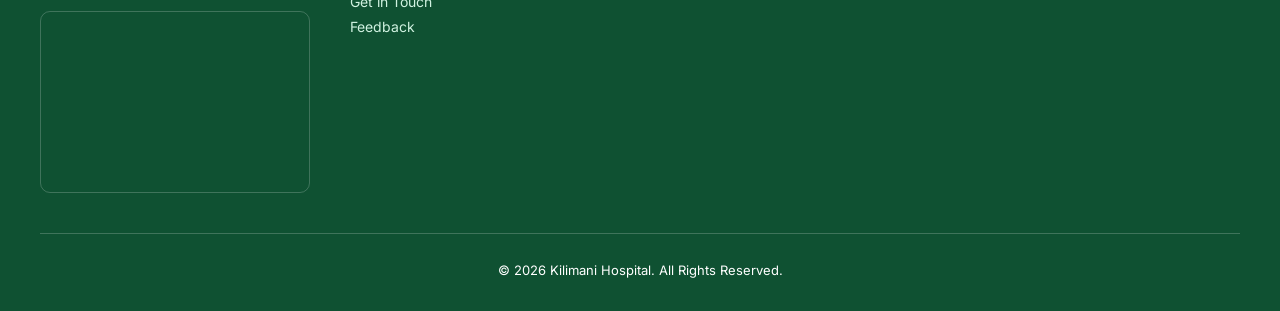
==== commit 47c13c84: "End of New Day" ====
--- a/index.html
+++ b/index.html
@@ -54,16 +54,20 @@
 
     <div class="image-frame">
 
+        <div class="image-layer image-layer-1"></div>
+        <div class="image-layer image-layer-2"></div>
+
         <div class="hero-image active">
-            <img src="assets/images/kilimani7.jpeg" alt="Hospital">
-        </div>
+            <img src="assets/images/kilimani7.webp" alt="Hospital">
+        </div>
+        
 
         <div class="hero-image">
-            <img src="assets/images/kilimani5.jpeg" alt="Hospital">
+            <img src="assets/images/kilimani5.webp" alt="Hospital">
         </div>
 
         <div class="hero-image">
-            <img src="assets/images/kilimani2.jpeg" alt="Hospital">
+            <img src="assets/images/kilimani2.webp" alt="Hospital">
         </div>
 
     </div>
--- a/styles.css
+++ b/styles.css
@@ -406,14 +406,14 @@
 }
 
 .hero{
-    min-height:100vh;
+    min-height:70vh;
     display:grid;
     grid-template-columns:1.05fr 0.95fr;
     align-items:center;
 
     padding:80px 8%;
 
-    gap:80px;
+    gap:20px;
 
     background:#F7FBF9;
 }
@@ -423,11 +423,46 @@
 }
 
 .hero-right{
+
     position:relative;
-    width:100%;
-    max-width:560px;
-    height:650px;
+
+    width:92%;
+    max-width:500px;
+    height:540px;
     margin-left:auto;
+
+    border-radius:38px;
+
+    overflow:hidden;
+
+    background:#fff;
+
+    box-shadow:
+        0 20px 45px rgba(0,0,0,.08),
+        0 40px 80px rgba(0,0,0,.12);
+
+}
+
+.hero-right::after{
+
+    content:"";
+
+    position:absolute;
+
+    inset:0;
+
+    border-radius:38px;
+
+    background:
+
+        linear-gradient(
+            180deg,
+            rgba(255,255,255,.12),
+            transparent 40%
+        );
+
+    pointer-events:none;
+
 }
 
 .hero-image{
@@ -438,11 +473,13 @@
 
     opacity:0;
 
+    transform:scale(1.08);
+
     transition:
-        opacity .8s ease,
-        transform 6s ease;
-
-    transform:scale(1.08);
+
+        opacity 1s ease,
+
+        transform 8s ease;
 
 }
 
@@ -454,12 +491,66 @@
 
 }
 
+.hero-image.active{
+
+    opacity:1;
+
+    transform:scale(1);
+
+}
+
 .hero-image img{
-
     width:100%;
     height:100%;
-
     object-fit:cover;
+    object-position:center;
+
+    display:block;
+
+    image-rendering:auto;
+
+    backface-visibility:hidden;
+    transform:translateZ(0);
+
+    filter:
+        contrast(1.03)
+        saturate(1.08)
+        brightness(1.02);
+
+    transition:
+        transform 7s ease,
+        filter .6s ease;
+}
+
+.image-layer{
+
+    position:absolute;
+
+    inset:0;
+
+    border-radius:38px;
+
+    z-index:-1;
+
+}
+
+.image-layer-1{
+
+    background:#d9f1e3;
+
+    transform:
+        rotate(-6deg)
+        translate(-22px,18px);
+
+}
+
+.image-layer-2{
+
+    background:#bfe5cf;
+
+    transform:
+        rotate(5deg)
+        translate(22px,-18px);
 
 }
 
@@ -498,7 +589,8 @@
 
     backdrop-filter:blur(14px);
 
-    padding:18px 24px;
+    padding:14px 18px;
+    min-width:150px;
 
     border-radius:20px;
 
@@ -537,19 +629,25 @@
 
     0%{
 
-        transform:translateY(0px);
+        transform:
+            translateY(0)
+            rotate(0deg);
 
     }
 
     50%{
 
-        transform:translateY(-10px);
+        transform:
+            translateY(-12px)
+            rotate(.8deg);
 
     }
 
     100%{
 
-        transform:translateY(0px);
+        transform:
+            translateY(0)
+            rotate(0deg);
 
     }
 
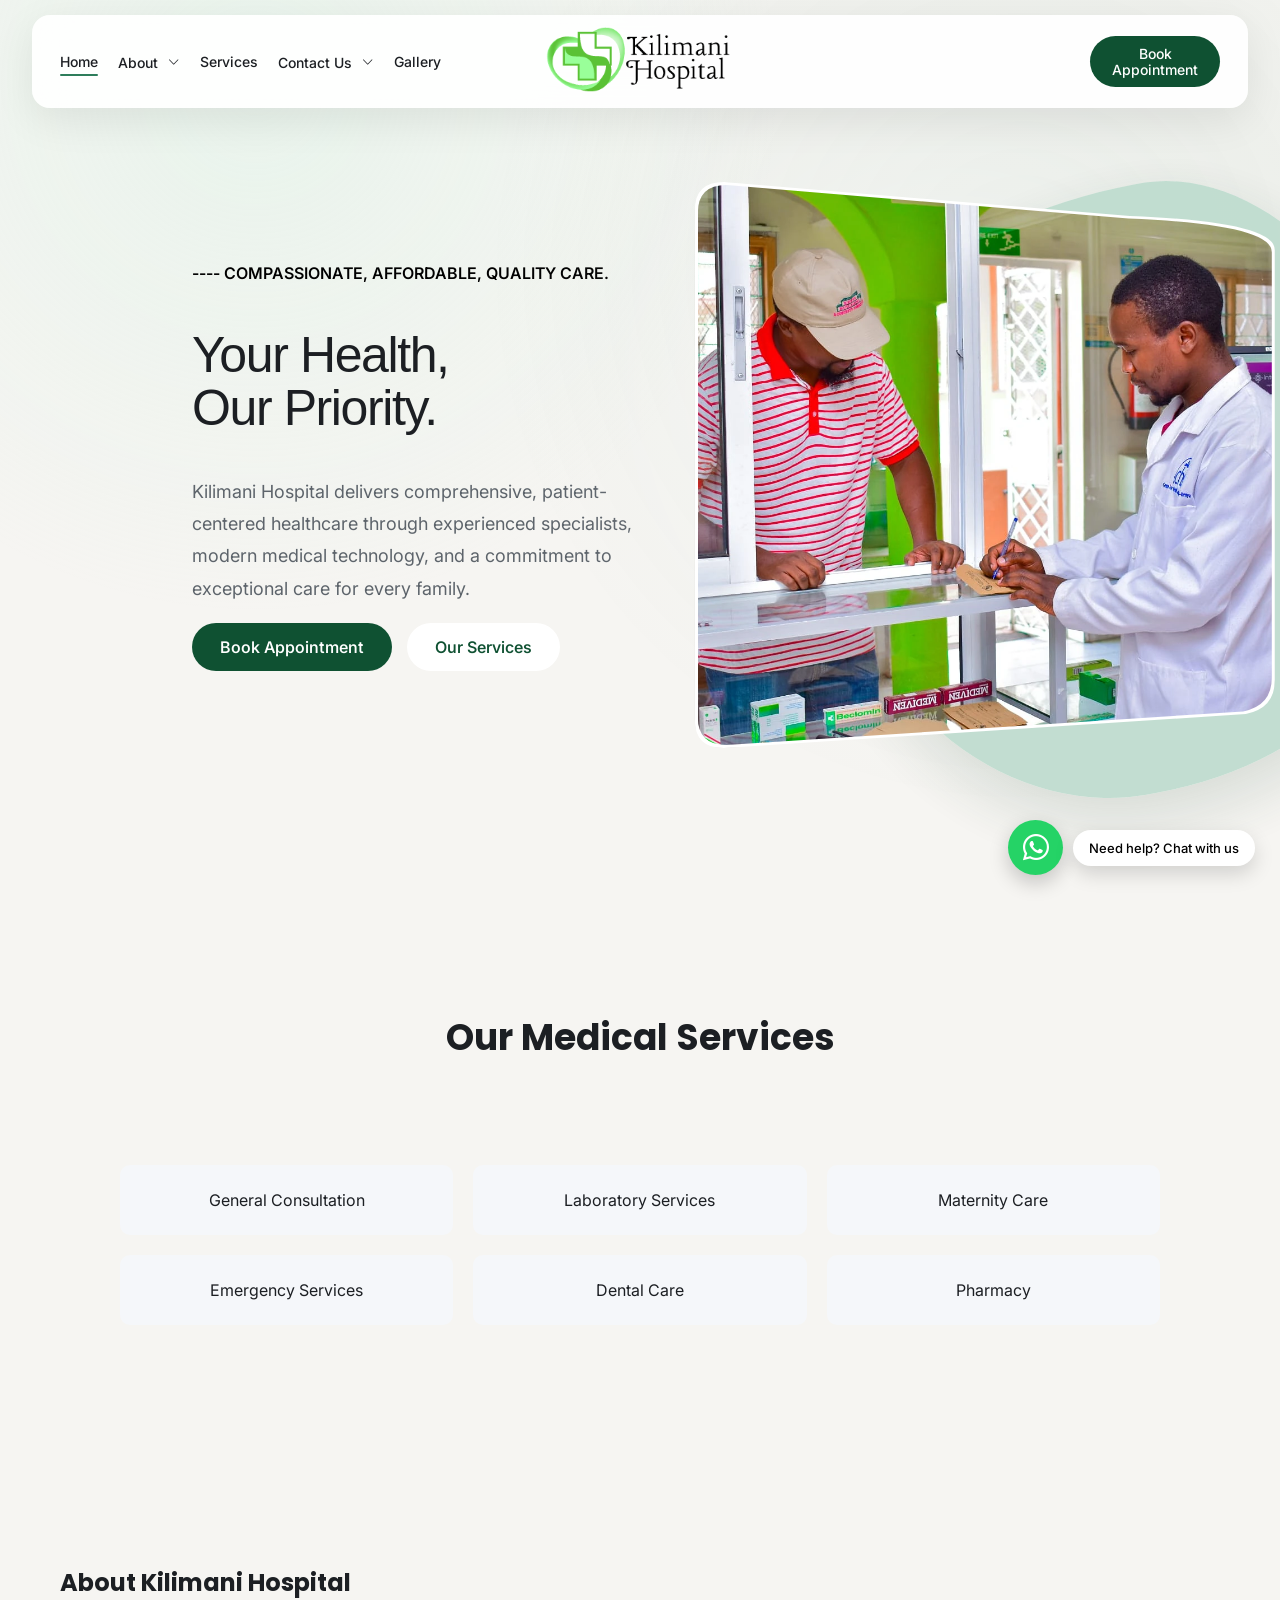
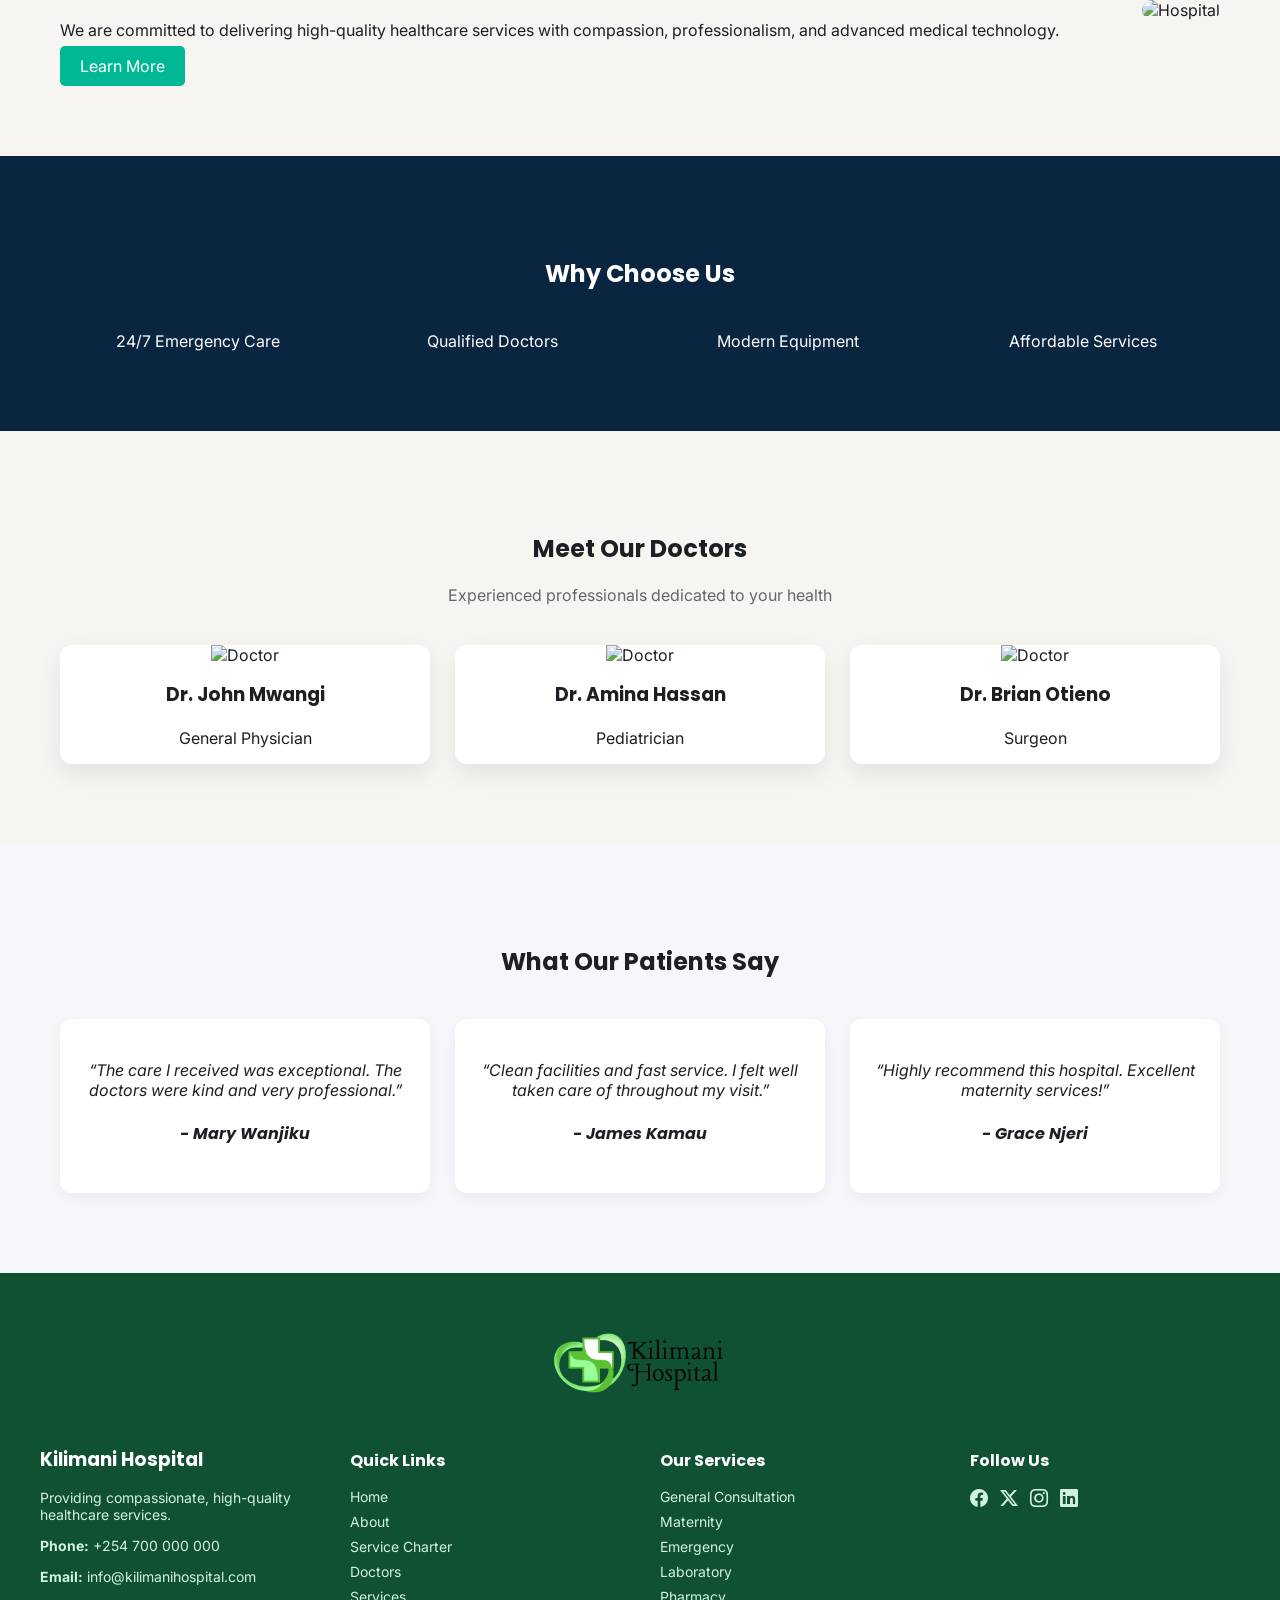
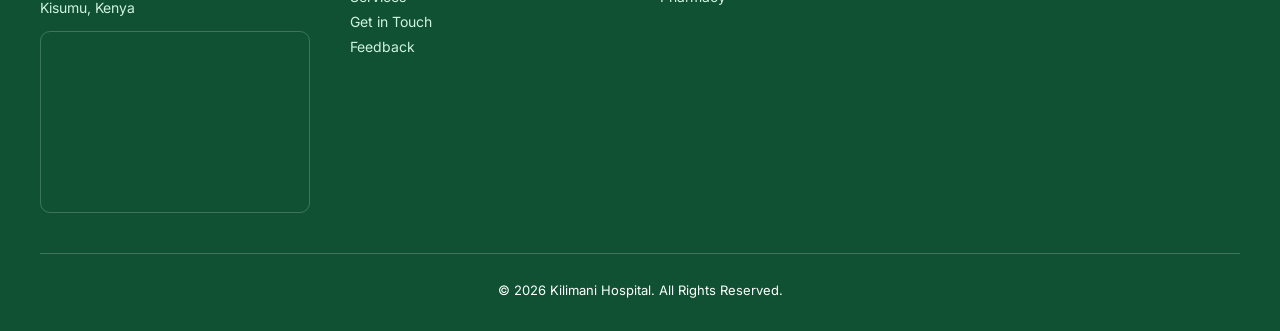
==== commit 6d74202c: "Hero Complete" ====
--- a/index.html
+++ b/index.html
@@ -15,6 +15,42 @@
 </head>
 <body>
 
+    <svg width="0" height="0" aria-hidden="true">
+    <defs>
+        <clipPath id="heroClip" clipPathUnits="objectBoundingBox">
+
+            <!--
+                Left edge is longer than right.
+                Top slopes downward.
+                Bottom slopes upward.
+                Rounded corners are created with quadratic curves.
+            -->
+
+            <path d="
+                M 0.00,0.05
+
+                Q 0.00,0.00 0.05,0.00
+
+                L 0.75,0.06
+
+                Q 1.00,0.07 1.00,0.12
+
+                L 1.00,0.88
+
+                Q 1.00,0.93 0.95,0.94
+
+                L 0.05,1.00
+
+                Q 0.00,1.00 0.00,0.95
+
+                Z
+            "/>
+
+        </clipPath>
+    </defs>
+</svg>
+
+
     <!-- NAVBAR -->
     <div id="navbar-placeholder"></div>
 
@@ -24,67 +60,70 @@
 
     <div class="hero-left">
 
-        <span class="hero-badge">
-            Trusted Healthcare Provider
-        </span>
-
-        <h1>
-            Compassionate Care,<br>
-            Close to Home.
-        </h1>
-
-        <p>
-            We provide patient-centered healthcare with experienced
-            doctors, advanced diagnostics and modern facilities.
-        </p>
-
-        <div class="hero-buttons">
-            <a href="appointment.html" class="btn-primary">
-                Book Appointment
-            </a>
-
-            <a href="services.html" class="btn-secondary">
-                Our Services
-            </a>
-        </div>
-
-    </div>
+    <span class="hero-badge">
+        ---- COMPASSIONATE, AFFORDABLE, QUALITY CARE.
+    </span>
+
+    <h1>
+        Your Health,<br>
+        Our Priority.
+    </h1>
+
+    <p>
+        Kilimani Hospital delivers comprehensive, patient-centered healthcare
+        through experienced specialists, modern medical technology, and a
+        commitment to exceptional care for every family.
+    </p>
+
+    <div class="hero-buttons">
+
+        <a href="appointment.html" class="btn-primary">
+            Book Appointment
+        </a>
+
+        <a href="services.html" class="btn-secondary">
+            Our Services
+        </a>
+
+    </div>
+
+
+
+</div>
+
+<div class="hero-image-wrapper">
 
     <div class="hero-right">
 
-    <div class="image-frame">
-
-        <div class="image-layer image-layer-1"></div>
-        <div class="image-layer image-layer-2"></div>
-
-        <div class="hero-image active">
-            <img src="assets/images/kilimani7.webp" alt="Hospital">
-        </div>
-        
-
-        <div class="hero-image">
-            <img src="assets/images/kilimani5.webp" alt="Hospital">
-        </div>
-
-        <div class="hero-image">
-            <img src="assets/images/kilimani2.webp" alt="Hospital">
-        </div>
-
-    </div>
-
-    <div class="floating-card hours-card">
-        <h4>Open Today</h4>
-        <p>24 Hours</p>
-    </div>
-
-    <div class="floating-card emergency-card">
-        🚑 Emergency
-    </div>
-
-    <div class="floating-card insurance-card">
-        SHA • AAR • CIC
-    </div>
-
+    <div class="hero-image">
+
+        <img src="assets/images/kilimani7.webp"
+             alt="Patient at Pharmacy Counter">
+
+    </div>
+
+    </div>
+
+     <!--     <div class="hero-features">
+
+        <div class="hero-feature">
+            <i class="bi bi-heart-pulse"></i>
+            <span>24/7 Emergency Care</span>
+        </div>
+
+        <div class="hero-feature">
+            <i class="bi bi-shield-check"></i>
+            <span>Accredited Specialists</span>
+        </div>
+
+        <div class="hero-feature">
+            <i class="bi bi-hospital"></i>
+            <span>Modern Facilities</span>
+        </div>
+
+    </div> -->
+
+</div>
 </div>
 
 </section>
--- a/styles.css
+++ b/styles.css
@@ -16,8 +16,8 @@
 
 body {
     font-family: "Inter", sans-serif;
-    padding-top: 90px;
-    background: var(--bg);
+    padding-top: 30px;
+    background: #f6f5f2;
     color: var(--text);
     margin: 0;
     animation: pageFade 0.6s ease-in;
@@ -62,30 +62,38 @@
     padding: 100px 0;
 }
 
-.section-alt {
-    background: #EAF7EF;
-}
-
 /* NAVBAR */
-.navbar {
-    position: fixed;
-    top: 0;
-    width: 100%;
-    z-index: 1000;
-
-    background: rgba(255, 255, 255, 0.65);
-    backdrop-filter: blur(12px);
-    -webkit-backdrop-filter: blur(12px);
-
-    border-bottom: 1px solid rgba(0, 0, 0, 0.06);
-    transition: all 0.35s ease;
+.navbar{
+
+    position:fixed;
+
+    top:15px;
+
+    left:50%;
+
+    z-index: 9999;
+
+    transform:translateX(-50%);
+
+    width:95%;
+
+    max-width:2000px;
+
+    border-radius:18px;
+
+    background:rgba(255,255,255,.92);
+
+    backdrop-filter:blur(18px);
+
+    box-shadow:0 12px 40px rgba(0,0,0,.08);
+
 }
 
 .nav-container {
     display: grid;
     grid-template-columns: 1fr auto 1fr;
     align-items: center;
-    padding: 16px 40px;
+    padding: 12px 28px;
     transition: all 0.35s ease;
 }
 
@@ -151,7 +159,7 @@
     -webkit-backdrop-filter: blur(14px);
 
     box-shadow: 0 8px 25px rgba(0,0,0,0.08);
-    transform: translateY(0);
+    transform: translateX(-50%) translateY(0);
 }
 
 
@@ -408,252 +416,192 @@
 .hero{
     min-height:70vh;
     display:grid;
-    grid-template-columns:1.05fr 0.95fr;
+    grid-template-columns:55% 45%;
     align-items:center;
 
-    padding:80px 8%;
-
-    gap:20px;
-
-    background:#F7FBF9;
-}
+    position:relative;
+
+    padding-top:100px;
+    padding-right:15%;
+    padding-bottom:80px;
+    padding-left:15%;
+
+    gap:10px;
+
+    overflow: visible;
+
+    ;
+}
+
+.hero h1{
+
+    font-size:50px;
+
+    line-height:1.05;
+
+    font-weight:525;
+
+    letter-spacing:-1.4px;
+
+}
+
+.hero p{
+
+    margin-top:28px;
+
+    max-width:470px;
+
+    font-size:18px;
+
+    line-height:1.8;
+
+    color:#5d646b;
+
+}
+
+.hero span{
+
+    font-size:16px;
+    font-weight:580;
+
+    line-height:1.8;
+
+    color: black;
+
+}
+
 
 .hero-left{
-    max-width:620px;
+    max-width:520px;
 }
 
 .hero-right{
 
-    position:relative;
-
-    width:92%;
-    max-width:500px;
-    height:540px;
-    margin-left:auto;
-
-    border-radius:38px;
-
-    overflow:hidden;
-
-    background:#fff;
-
-    box-shadow:
-        0 20px 45px rgba(0,0,0,.08),
-        0 40px 80px rgba(0,0,0,.12);
-
-}
-
-.hero-right::after{
-
-    content:"";
-
-    position:absolute;
-
-    inset:0;
-
-    border-radius:38px;
-
-    background:
-
-        linear-gradient(
-            180deg,
-            rgba(255,255,255,.12),
-            transparent 40%
-        );
-
-    pointer-events:none;
-
-}
-
-.hero-image{
-
-    position:absolute;
-
-    inset:0;
-
-    opacity:0;
-
-    transform:scale(1.08);
-
-    transition:
-
-        opacity 1s ease,
-
-        transform 8s ease;
-
-}
-
-.hero-image.active{
-
-    opacity:1;
-
-    transform:scale(1);
-
-}
-
-.hero-image.active{
-
-    opacity:1;
-
-    transform:scale(1);
-
-}
-
-.hero-image img{
     width:100%;
     height:100%;
-    object-fit:cover;
-    object-position:center;
-
-    display:block;
-
-    image-rendering:auto;
-
-    backface-visibility:hidden;
-    transform:translateZ(0);
-
-    filter:
-        contrast(1.03)
-        saturate(1.08)
-        brightness(1.02);
-
-    transition:
-        transform 7s ease,
-        filter .6s ease;
-}
-
-.image-layer{
+
+    margin-left:auto;
+    position:relative;
+
+    overflow:visible;
+
+    background:#fff;
+
+    z-index: 2;
+    padding:3px;
+
+    clip-path:url(#heroClip);
+
+    box-shadow:
+        0 18px 40px rgba(0,0,0,.08),
+        0 35px 80px rgba(0,0,0,.12);
+
+}
+
+.hero::after{
+
+    content:"";
 
     position:absolute;
 
-    inset:0;
-
-    border-radius:38px;
-
-    z-index:-1;
-
-}
-
-.image-layer-1{
-
-    background:#d9f1e3;
-
-    transform:
-        rotate(-6deg)
-        translate(-22px,18px);
-
-}
-
-.image-layer-2{
-
-    background:#bfe5cf;
-
-    transform:
-        rotate(5deg)
-        translate(22px,-18px);
-
-}
-
-.image-frame{
-
-    position:absolute;
-
-    inset:0;
-
-    border-radius:40px;
-
-    overflow:hidden;
-
-    background:#fff;
-
+    width:520px;
+    height:520px;
+
+    right:5%;
+    top:80px;
+
+    background:rgba(255,255,255,.35);
+
+    border-radius:50%;
+
+    filter:blur(90px);
+
+    z-index:0;
+
+    pointer-events:none;
+
+}
+
+.hero-image-wrapper{
+
+    position:relative;
+
+    width:580px;
+    height:560px;
+
+    margin-left:auto;
+
+    display:flex;
+    justify-content:center;
+    align-items:center;
+
+    overflow:visible;
+    z-index:1;
+
+}
+
+
+.hero-image-wrapper::before{
+
+    content: "";
+
+    position: absolute;
+
+    width: 600px;
+    height: 600px;
+
+    right: -150px;
+    top: 55%;
+
+    transform: translateY(-50%) rotate(-12deg);
+
+    background:
+        radial-gradient(
+            circle at 35% 35%,
+            #bfdccf 80%,
+            #94b9a4 45%,
+            #5e856f 75%,
+            #3f6351 0%
+        );
+
+    border-radius:
+        61% 39% 54% 46% /
+        42% 58% 45% 55%;
+
+    opacity: .95;
     box-shadow:
-        0 30px 70px rgba(0,0,0,.12);
-
-}
-
-.image-frame img{
+        0 25px 60px rgba(64, 99, 81, 0.18);
+
+    z-index: 0;
+
+    pointer-events: none;
+
+}
+
+.hero-image{
 
     width:100%;
     height:100%;
 
+    clip-path:url(#heroClip);
+
+    overflow:hidden;
+
+}
+
+.hero-image img{
+
+    width:100%;
+    height:100%;
+
     object-fit:cover;
-    animation:zoomImage 8s linear forwards;
-
-}
-
-.floating-card{
-
-    position:absolute;
-
-    background:rgba(255,255,255,.92);
-
-    backdrop-filter:blur(14px);
-
-    padding:14px 18px;
-    min-width:150px;
-
-    border-radius:20px;
-
-    box-shadow:
-        0 18px 40px rgba(0,0,0,.12);
-
-    animation:floatCard 4s ease-in-out infinite;
-
-}
-
-.hours-card{
-
-    top:40px;
-    left:-35px;
-    animation-delay:0s;
-
-}
-
-.insurance-card{
-
-    bottom:60px;
-    right:-30px;
-    animation-delay:.8s;
-
-}
-
-.emergency-card{
-
-    bottom:170px;
-    left:-20px;
-    animation-delay:1.6s;
-
-}
-
-@keyframes floatCard{
-
-    0%{
-
-        transform:
-            translateY(0)
-            rotate(0deg);
-
-    }
-
-    50%{
-
-        transform:
-            translateY(-12px)
-            rotate(.8deg);
-
-    }
-
-    100%{
-
-        transform:
-            translateY(0)
-            rotate(0deg);
-
-    }
-
-}
-
-@keyframes zoomImage{
+
+    animation:ZoomImage 18s ease-in-out infinite alternate;
+
+}
+
+
+@keyframes ZoomImage{
 
     from{
 
@@ -667,25 +615,6 @@
 
     }
 
-}
-
-.info-card {
-    background: rgba(255, 255, 255, 0.12);
-    backdrop-filter: blur(10px);
-
-    border: 1px solid rgba(255, 255, 255, 0.2);
-    border-radius: 12px;
-
-    padding: 12px 14px;
-    min-width: 180px;
-
-    color: white;
-    transition: 0.3s ease;
-}
-
-.info-card:hover {
-    transform: translateY(-3px);
-    background: rgba(255, 255, 255, 0.18);
 }
 
 .hero-buttons {
@@ -699,12 +628,12 @@
     font-weight: 600;
 }
 
-.btn-primary,
-.btn-secondary {
+.hero-buttons .btn-primary,
+.hero-buttons .btn-secondary {
     padding: 14px 28px;
     border-radius: 999px;
     text-decoration: none;
-    font-weight: 600;
+    font-weight: 550;
 }
 
 .btn-primary {
@@ -715,32 +644,6 @@
 .btn-secondary {
     background: white;
     color: #0F5132;
-}
-
-.slider-dots {
-    position: absolute;
-    bottom: 30px;
-    left: 50%;
-
-    transform: translateX(-50%);
-
-    display: flex;
-    gap: 10px;
-    z-index: 5;
-}
-
-.dot {
-    width: 12px;
-    height: 12px;
-
-    border-radius: 50%;
-    background: rgba(255,255,255,0.5);
-
-    cursor: pointer;
-}
-
-.dot.active {
-    background: white;
 }
 
 
@@ -752,17 +655,6 @@
     font-size: 12px;
 }
 
-.hero h1 {
-    font-size: 54px;
-    line-height: 1.1;
-    color: #1C1F23;
-}
-
-.hero p {
-    margin-top: 20px;
-    color: #555;
-    font-size: 16px;
-}
 
 .hero-card {
     background: white;
@@ -774,6 +666,7 @@
 /* SERVICES */
 .services-preview {
     padding: 80px 60px;
+    padding-top:120px;
     text-align: center;
 }
 
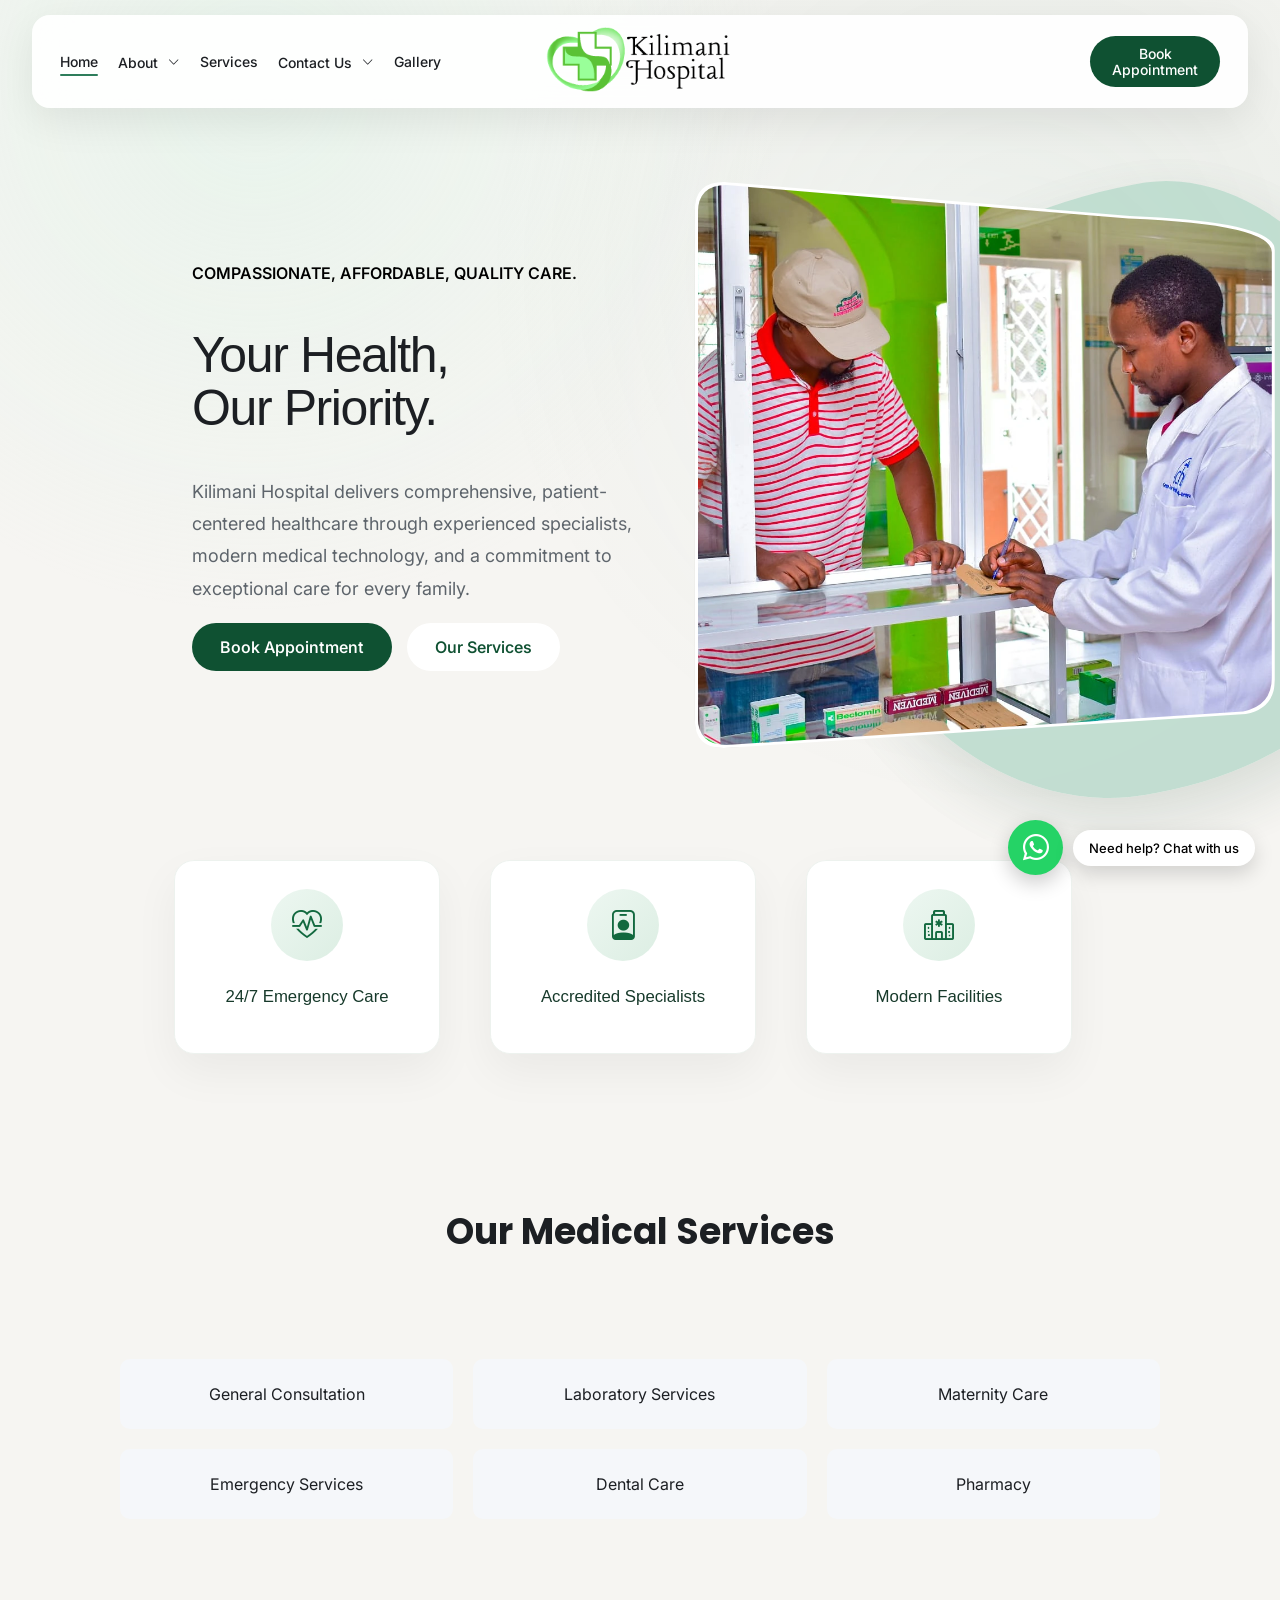
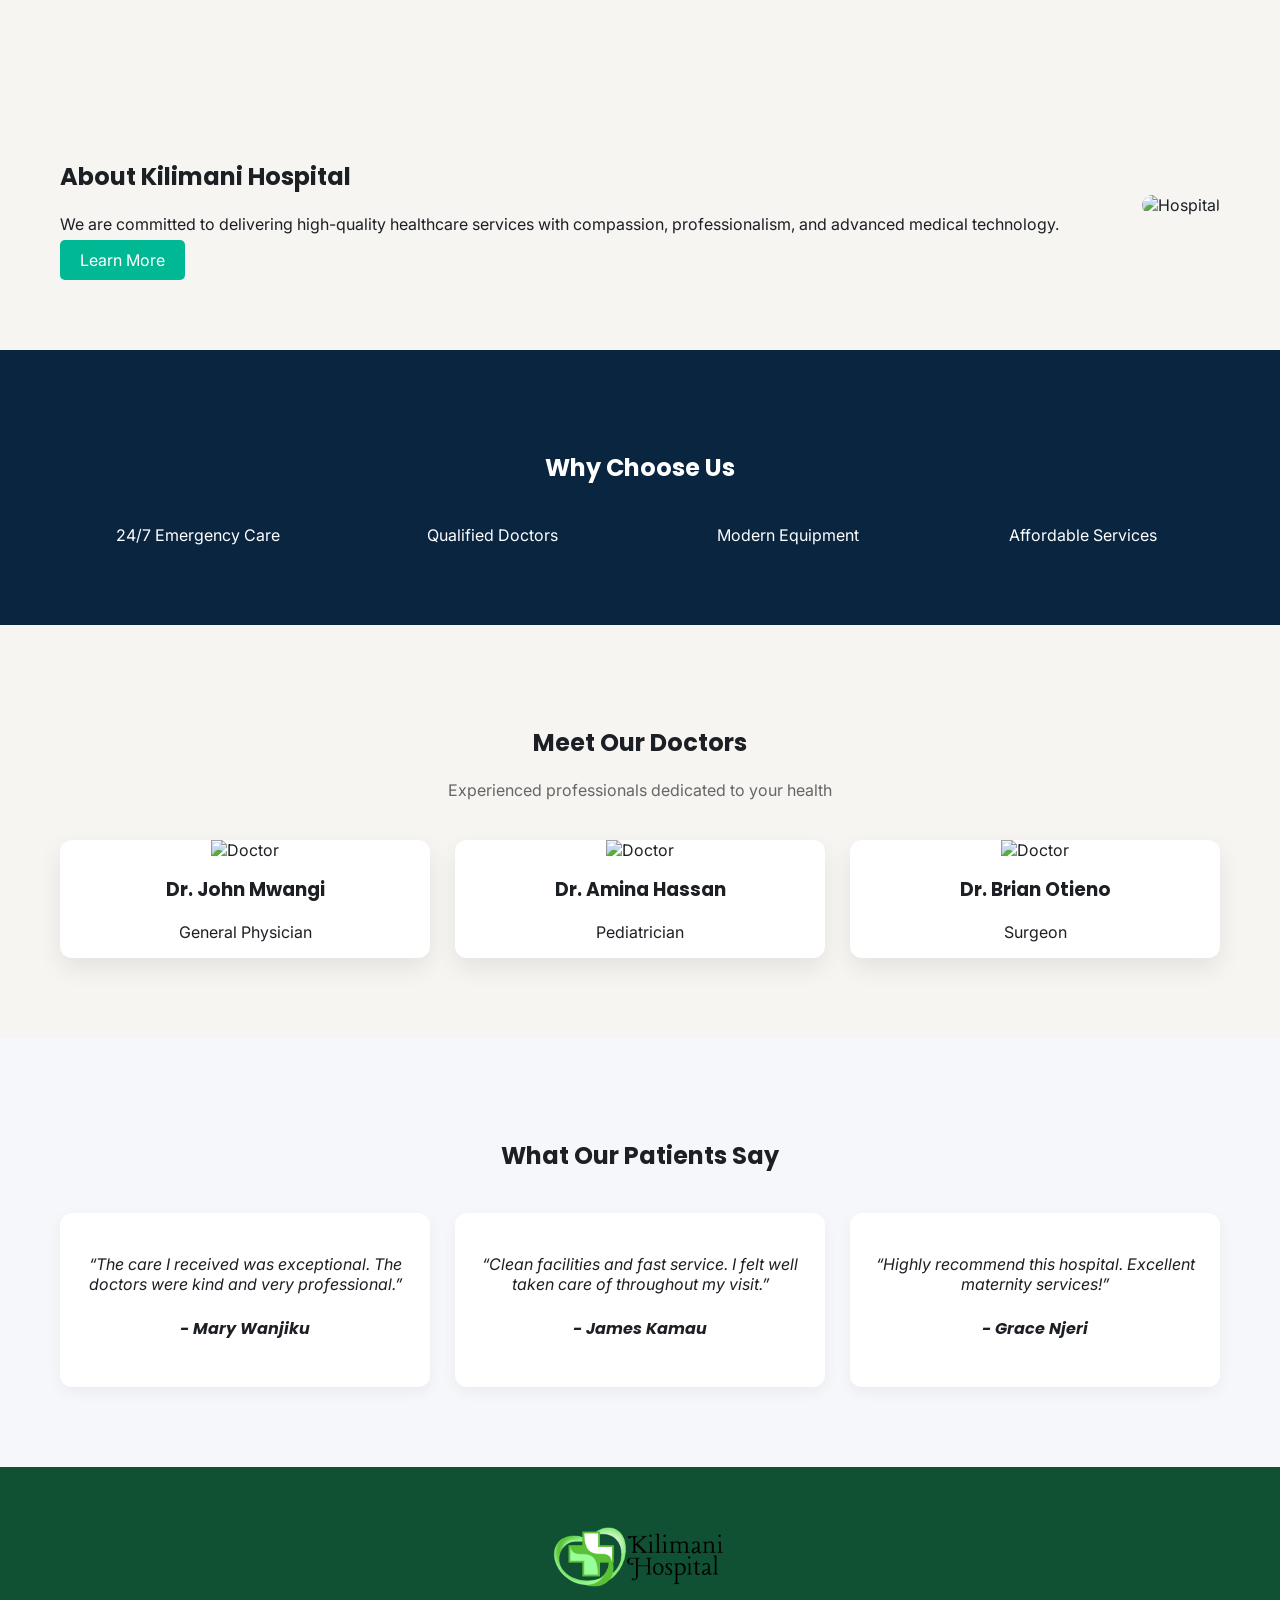
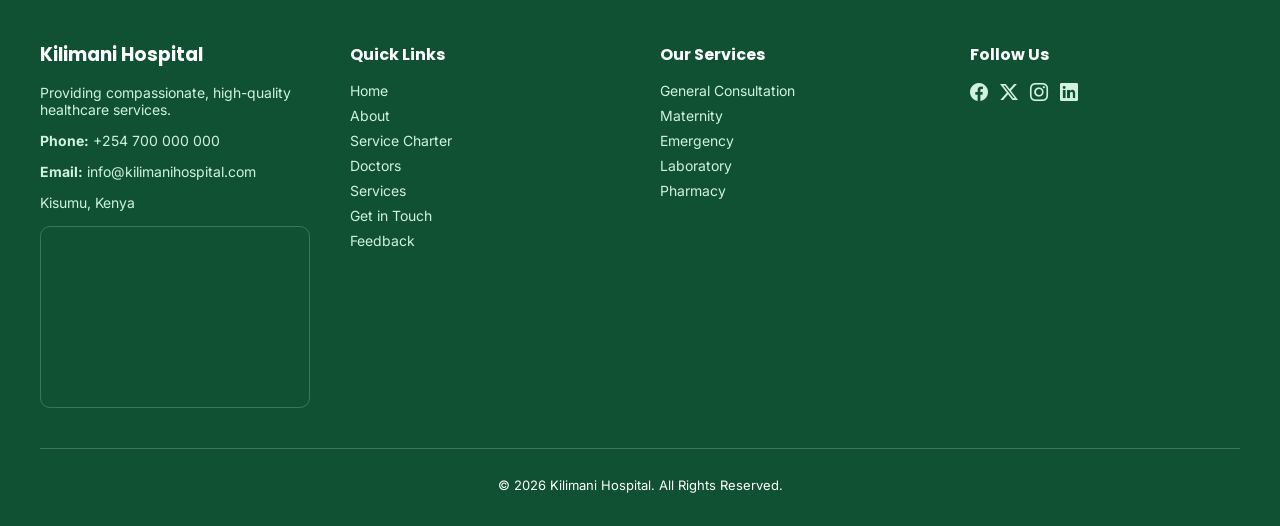
==== commit 17c45631: "Trust Cards" ====
--- a/index.html
+++ b/index.html
@@ -61,7 +61,7 @@
     <div class="hero-left">
 
     <span class="hero-badge">
-        ---- COMPASSIONATE, AFFORDABLE, QUALITY CARE.
+        COMPASSIONATE, AFFORDABLE, QUALITY CARE.
     </span>
 
     <h1>
@@ -104,30 +104,49 @@
 
     </div>
 
-     <!--     <div class="hero-features">
-
-        <div class="hero-feature">
-            <i class="bi bi-heart-pulse"></i>
-            <span>24/7 Emergency Care</span>
-        </div>
-
-        <div class="hero-feature">
-            <i class="bi bi-shield-check"></i>
-            <span>Accredited Specialists</span>
-        </div>
-
-        <div class="hero-feature">
-            <i class="bi bi-hospital"></i>
-            <span>Modern Facilities</span>
-        </div>
-
-    </div> -->
 
 </div>
 </div>
 
 </section>
 
+<!-- ==================== TRUST CARDS ==================== -->
+
+<section class="trust-section">
+
+    <div class="container">
+
+        <div class="trust-grid">
+
+            <div class="trust-card">
+                <div class="trust-icon">
+                    <i class="bi bi-heart-pulse"></i>
+                </div>
+
+                <h3>24/7 Emergency Care</h3>
+            </div>
+
+            <div class="trust-card">
+                <div class="trust-icon">
+                    <i class="bi bi-person-badge"></i>
+                </div>
+
+                <h3>Accredited Specialists</h3>
+            </div>
+
+            <div class="trust-card">
+                <div class="trust-icon">
+                    <i class="bi bi-hospital"></i>
+                </div>
+
+                <h3>Modern Facilities</h3>
+            </div>
+
+        </div>
+
+    </div>
+
+</section>
     
 
     <section class="services-preview reveal">
--- a/styles.css
+++ b/styles.css
@@ -646,22 +646,66 @@
     color: #0F5132;
 }
 
-
-.badge {
-    background: #D1F2E1;
-    color: #0F5132;
-    padding: 6px 12px;
+/*==================== TRUST SECTION ====================*/
+
+.trust-section{
+    position: relative;
+    margin-top: -80px;
+    margin-bottom: -80px;
+    padding: 80px 0;
+    z-index: 2;
+}
+
+.trust-grid{
+    display: grid;
+    grid-template-columns: repeat(3, 300px);
+    justify-content: center;
+    gap: 16px;
+}
+
+.trust-card{
+    background: #fff;
+    border: 1px solid #edf2ee;
     border-radius: 20px;
-    font-size: 12px;
-}
-
-
-.hero-card {
-    background: white;
-    padding: 30px;
-    border-radius: 16px;
-    box-shadow: 0 20px 40px rgba(0,0,0,0.06);
-}
+    width: 220px;
+    padding: 28px 22px;
+    text-align: center;
+
+    box-shadow: 0 18px 45px rgba(0,0,0,.05);
+
+    transition: all .35s ease;
+}
+
+.trust-card:hover{
+    transform: translateY(-8px);
+    box-shadow: 0 28px 60px rgba(0,0,0,.10);
+}
+
+.trust-icon{
+    width: 72px;
+    height: 72px;
+
+    margin: 0 auto 24px;
+
+    display: flex;
+    align-items: center;
+    justify-content: center;
+
+    border-radius: 50%;
+
+    background: linear-gradient(135deg,#edf7f1,#dceee3);
+
+    color: #12693f;
+    font-size: 30px;
+}
+
+.trust-card h3{
+    font-size: 1.05rem;
+    font-weight: 500;
+    color: #173a2b;
+    line-height: 1.4;
+}
+
 
 /* SERVICES */
 .services-preview {
@@ -850,6 +894,14 @@
     cursor: pointer;
 }
 
+@media (max-width: 992px){
+
+    .trust-grid{
+        grid-template-columns: repeat(2,1fr);
+    }
+
+}
+
 
 @media (max-width: 768px) {
     .hamburger {
@@ -908,6 +960,10 @@
 
     .whatsapp-text {
         display: none;
+    }
+
+    .trust-grid{
+        grid-template-columns: 1fr;
     }
 
 }
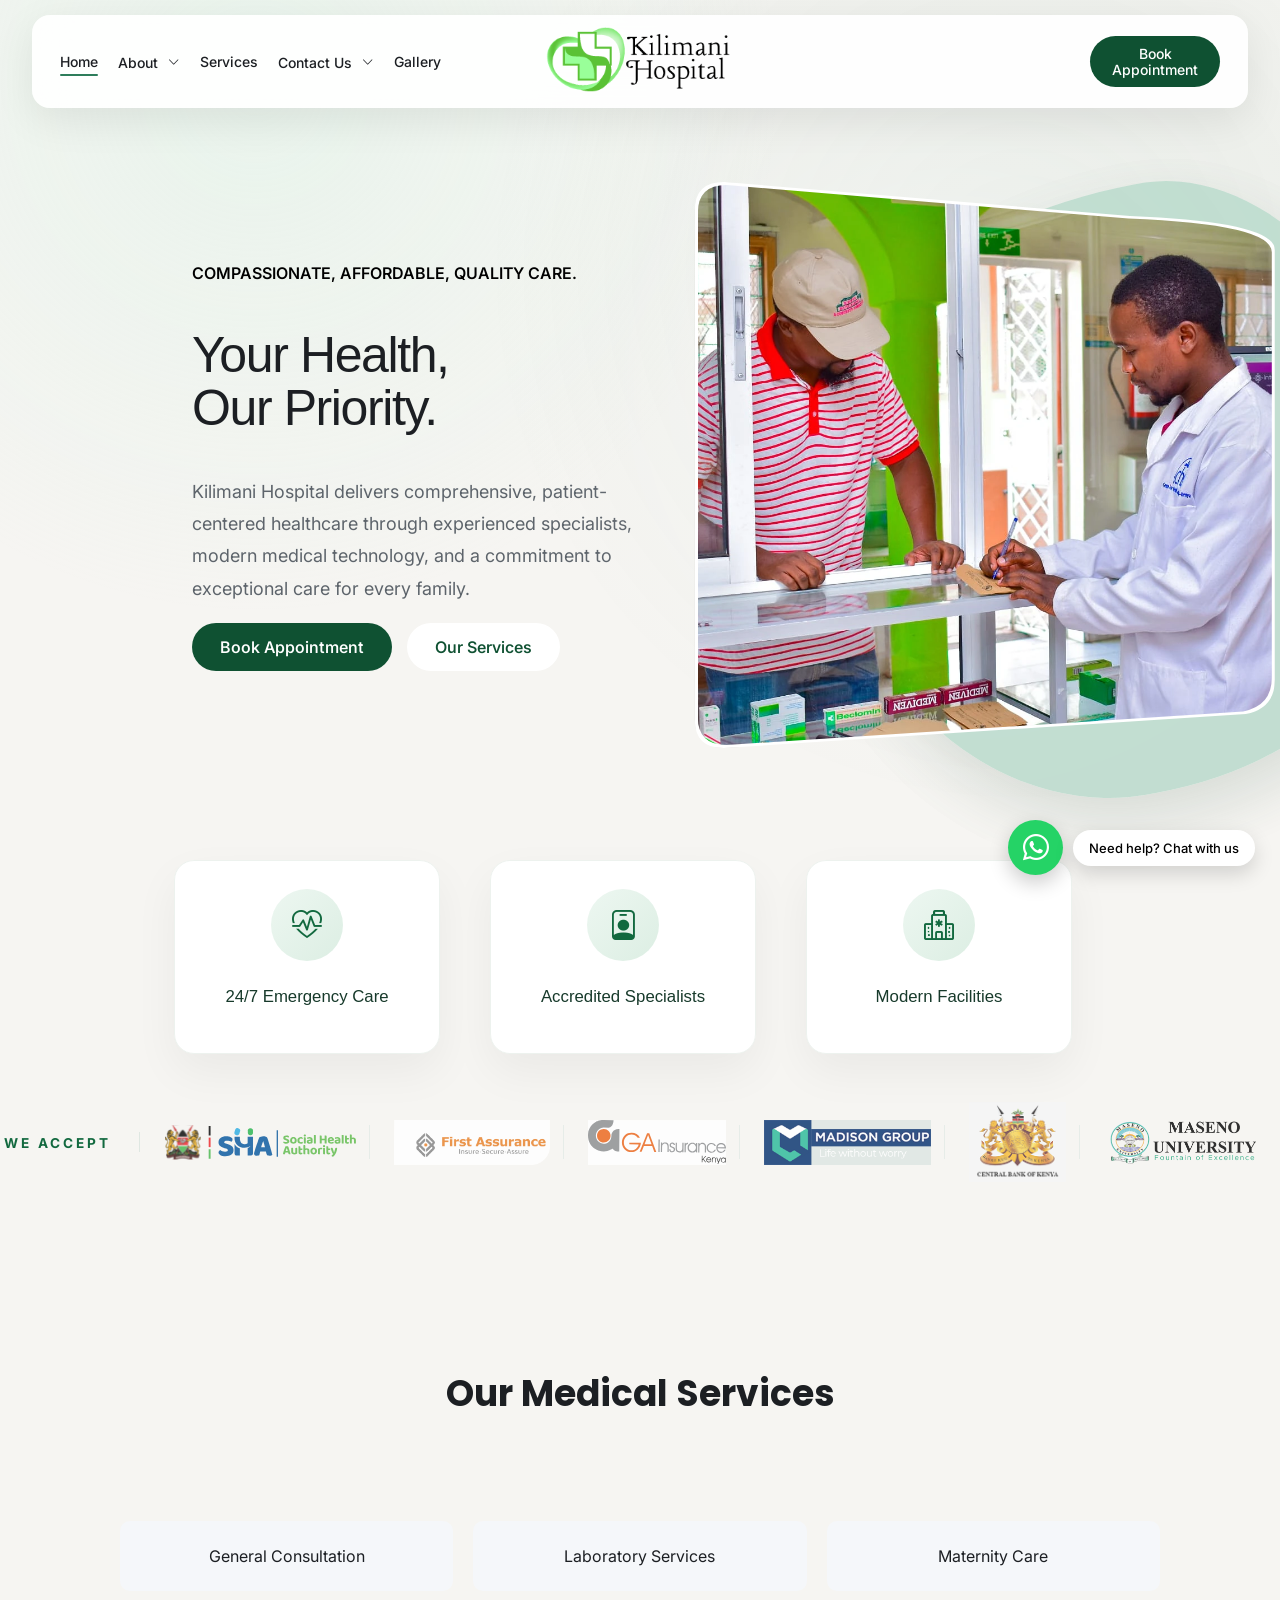
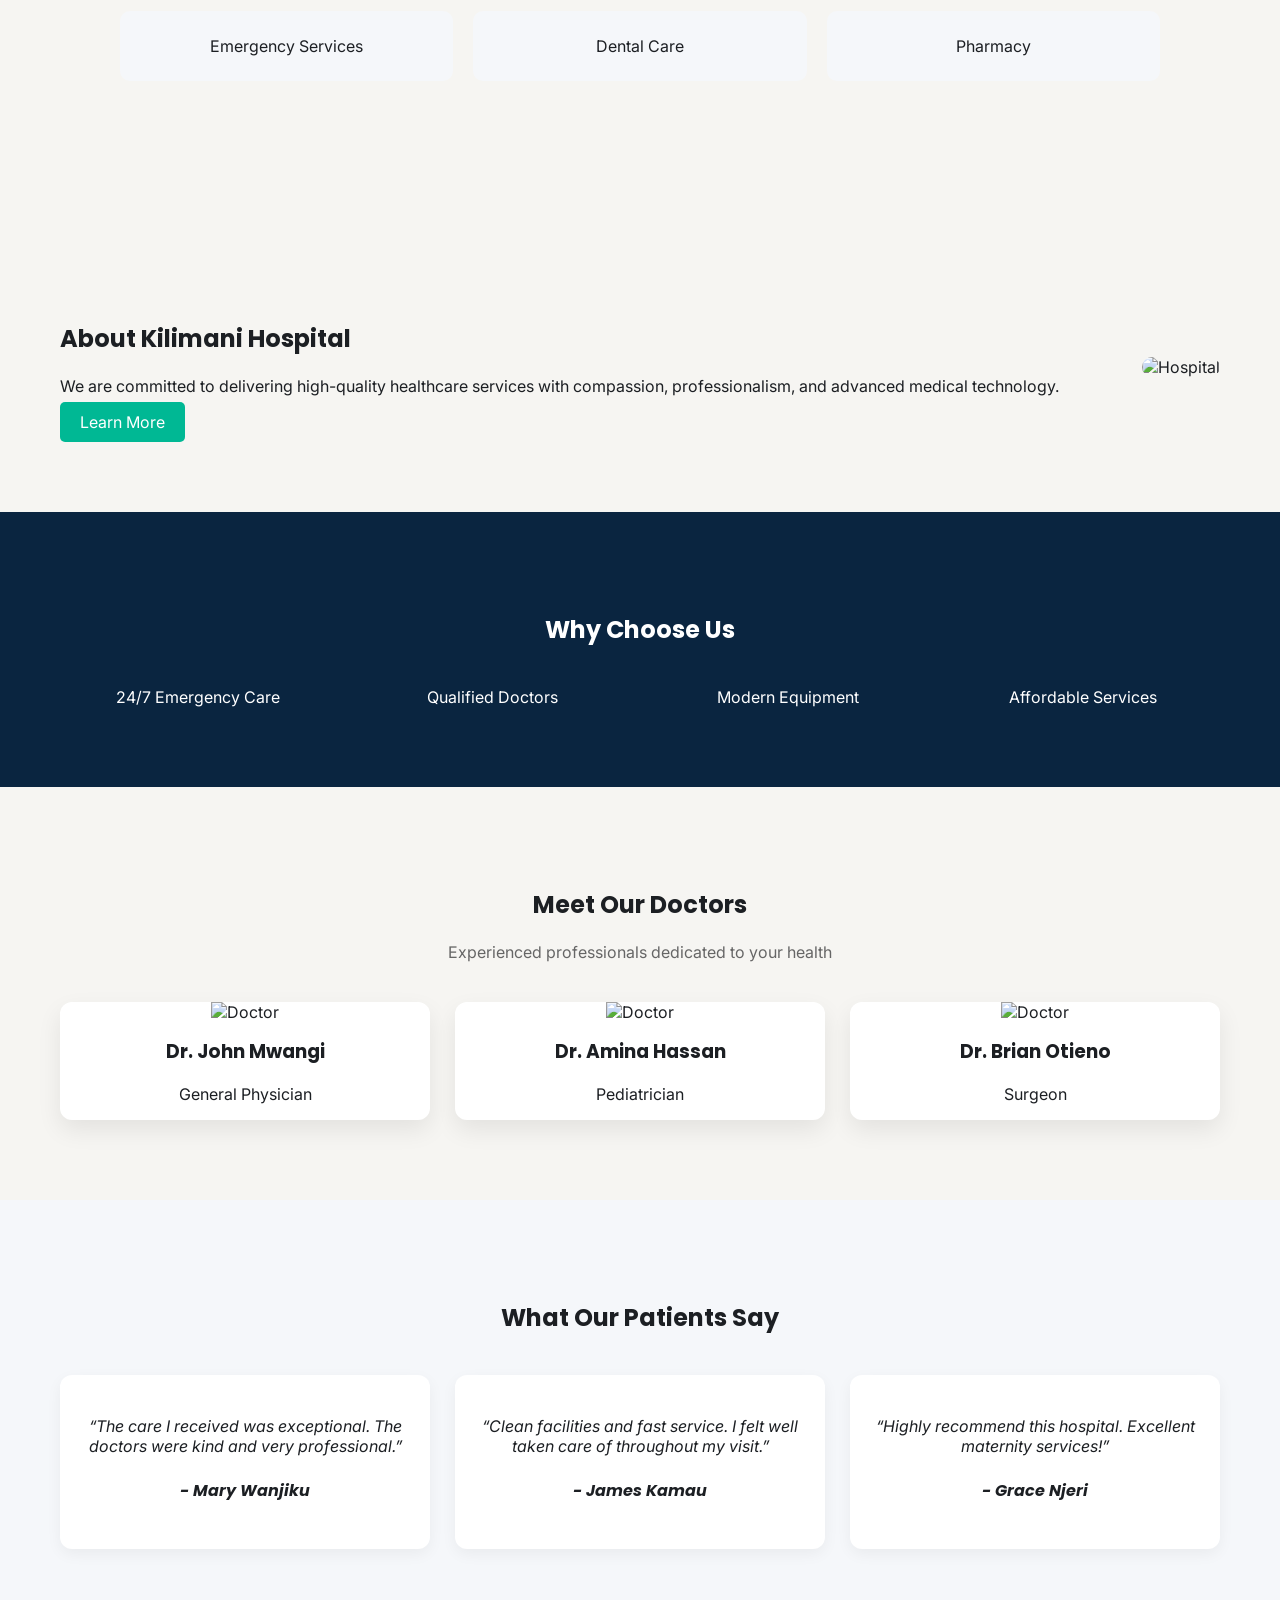
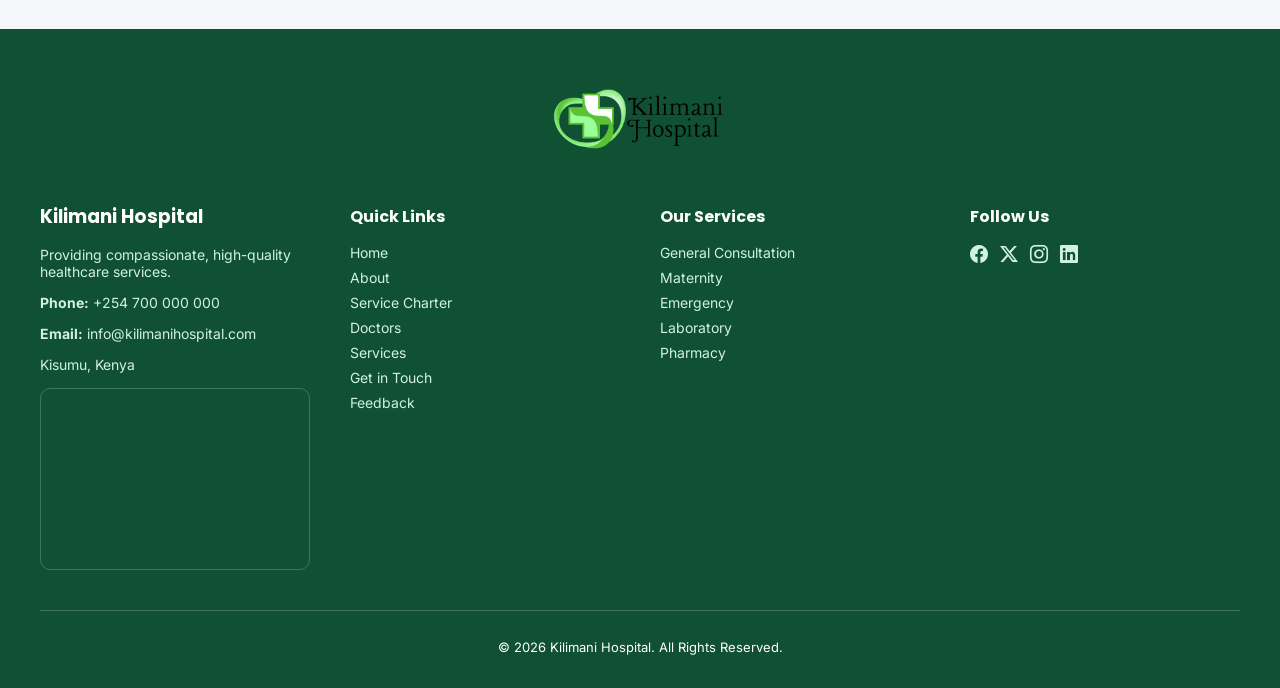
==== commit 7ec60ccd: "Insurance strip" ====
--- a/index.html
+++ b/index.html
@@ -148,8 +148,50 @@
 
 </section>
     
-
-    <section class="services-preview reveal">
+<!--==================== INSURANCE STRIP ====================-->
+
+<section class="insurance-strip">
+
+    <div class="container">
+
+        <div class="insurance-row">
+
+            <div class="insurance-title">
+                <span>WE ACCEPT</span>
+            </div>
+
+            <div class="insurance-logo logo-sha">
+                <img src="assets/images/sha.svg" alt="SHA">
+            </div>
+
+            <div class="insurance-logo logo-fa">
+                <img src="assets/images/fa.png" alt="First Assurance">
+            </div>
+
+            <div class="insurance-logo logo-ga">
+                <img src="assets/images/ga.svg" alt="GA Insurance Kenya">
+            </div>
+
+            <div class="insurance-logo logo-madison">
+                <img src="assets/images/madison.png" alt="Madison Group">
+            </div>
+
+            <div class="insurance-logo logo-cbk">
+                <img src="assets/images/cbk.png" alt="Central Bank of Kenya">
+            </div>
+
+            <div class="insurance-logo logo-maseno">
+                <img src="assets/images/maseno.png" alt="Maseno University">
+            </div>
+
+        </div>
+
+    </div>
+
+</section>
+
+
+<section class="services-preview reveal">
 
     <h2>Our Medical Services</h2>
 
--- a/styles.css
+++ b/styles.css
@@ -706,6 +706,163 @@
     line-height: 1.4;
 }
 
+/*==================== INSURANCE STRIP ====================*/
+
+.insurance-strip{
+    margin-top: 24px;
+    padding: 10px 0 20px;
+}
+
+.insurance-row{
+
+    display:flex;
+    align-items:center;
+    justify-content:center;
+
+    gap:10px;
+
+    padding:14px 0;
+
+}
+
+.insurance-title{
+
+    padding-right:28px;
+
+    border-right:1px solid #dfe7e2;
+
+    flex-shrink:0;
+
+}
+
+.insurance-title span{
+
+    font-size:.85rem;
+    font-weight:700;
+
+    letter-spacing:3px;
+
+    color:#12693f;
+
+    white-space:nowrap;
+
+}
+
+.insurance-logo{
+
+    position:relative;
+
+    display:flex;
+    align-items:center;
+    justify-content:center;
+
+    padding:0 14px;
+
+}
+
+/* Thin vertical divider */
+
+.insurance-logo:not(:last-child)::after{
+
+    content:"";
+
+    position:absolute;
+
+    right:0;
+
+    width:1px;
+    height:34px;
+
+    background:#e6ece8;
+
+}
+
+.insurance-logo img{
+
+    height:42px;
+    width:auto;
+
+    object-fit:contain;
+
+    transition:.3s ease;
+
+    opacity:.8;
+
+}
+
+.insurance-logo:hover img{
+
+    opacity:1;
+
+    filter:none;
+
+    transform:scale(1.05);
+
+}
+
+.logo-cbk img{
+    height: 80px;
+}
+
+.logo-fa img{
+    height: 45px;
+}
+
+.logo-ga img{
+    height: 45px;
+}
+
+.logo-madison img{
+    background: #DCE5E1;
+    height: 45px;
+}
+
+.logo-maseno img{
+    height: 48px;
+}
+
+.logo-sha img{
+    height: 35px;
+}
+
+
+@media (max-width:992px){
+
+    .insurance-row{
+
+        flex-wrap:wrap;
+
+        gap:20px;
+
+    }
+
+    .insurance-title{
+
+        width:100%;
+
+        text-align:center;
+
+        border-right:none;
+
+        padding-right:0;
+
+        margin-bottom:10px;
+
+    }
+
+    .insurance-logo{
+
+        padding:0 16px;
+
+    }
+
+    .insurance-logo::after{
+
+        display:none;
+
+    }
+
+}
 
 /* SERVICES */
 .services-preview {
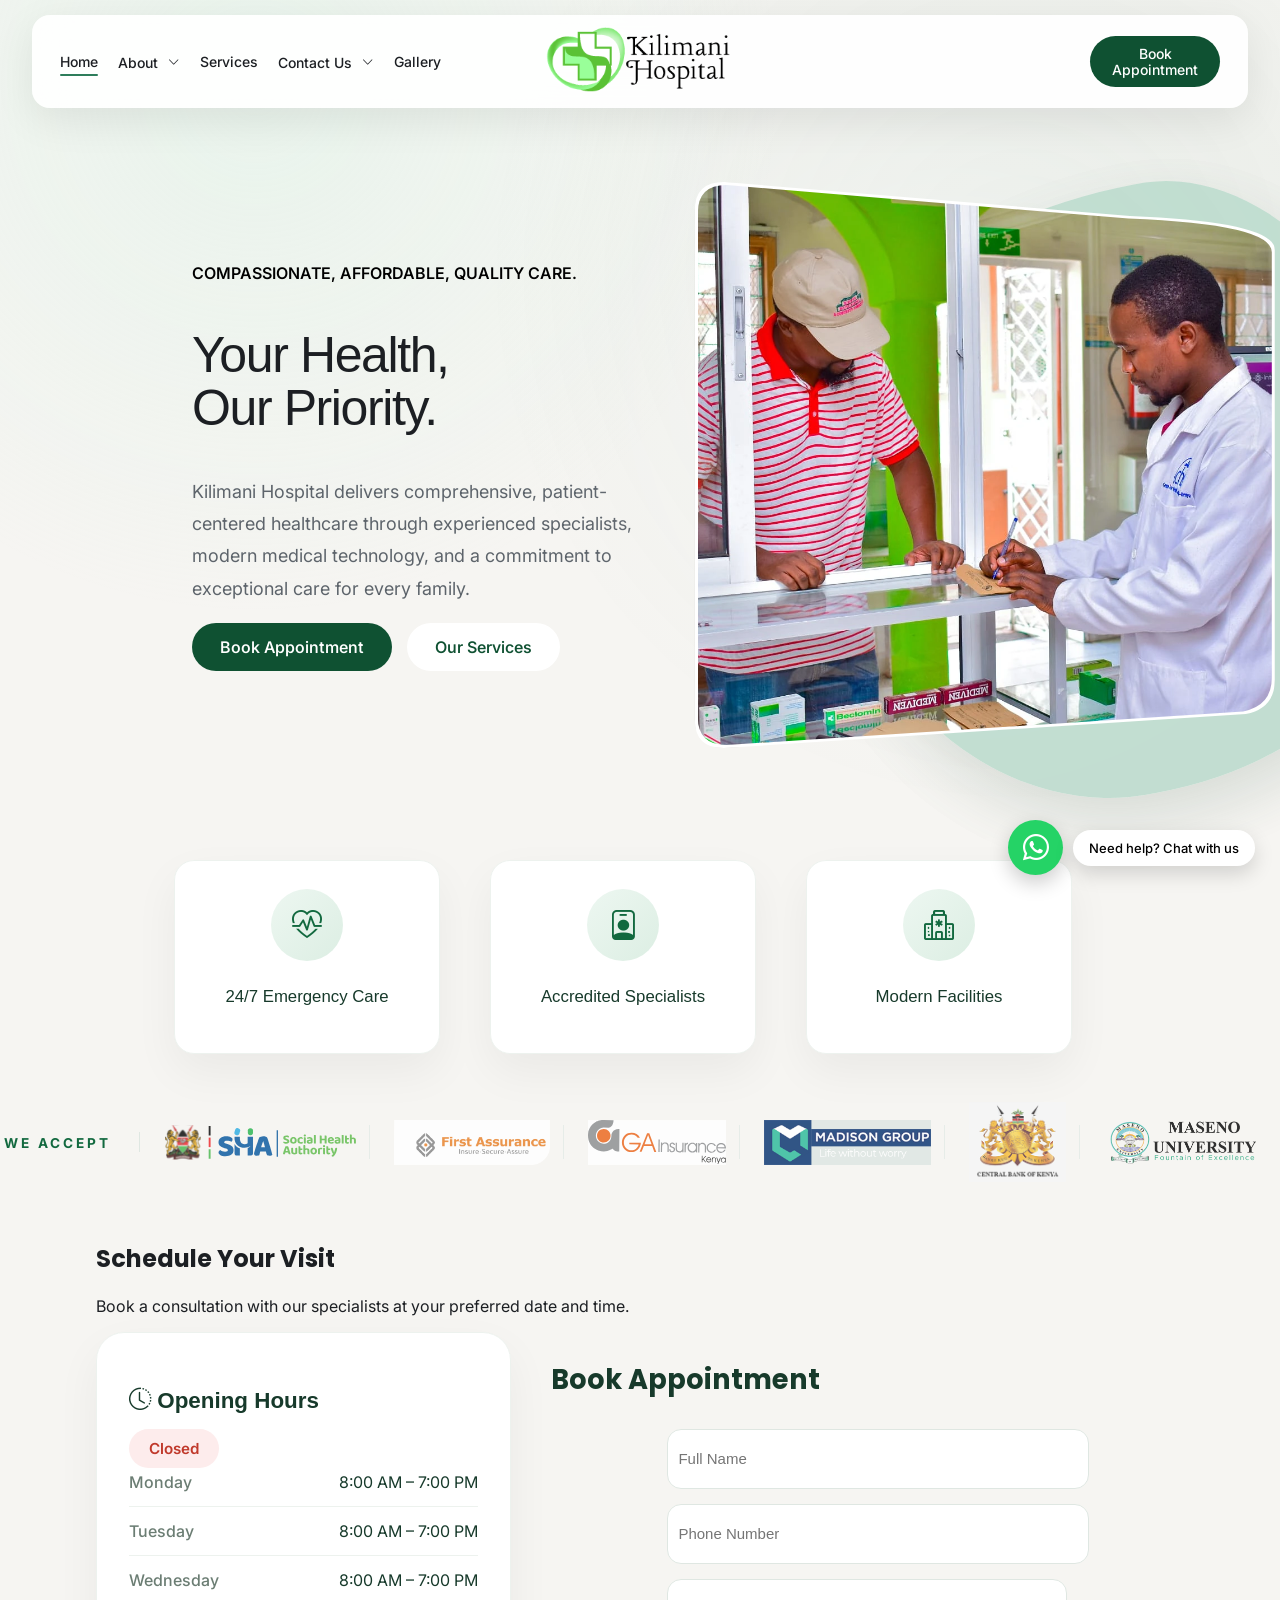
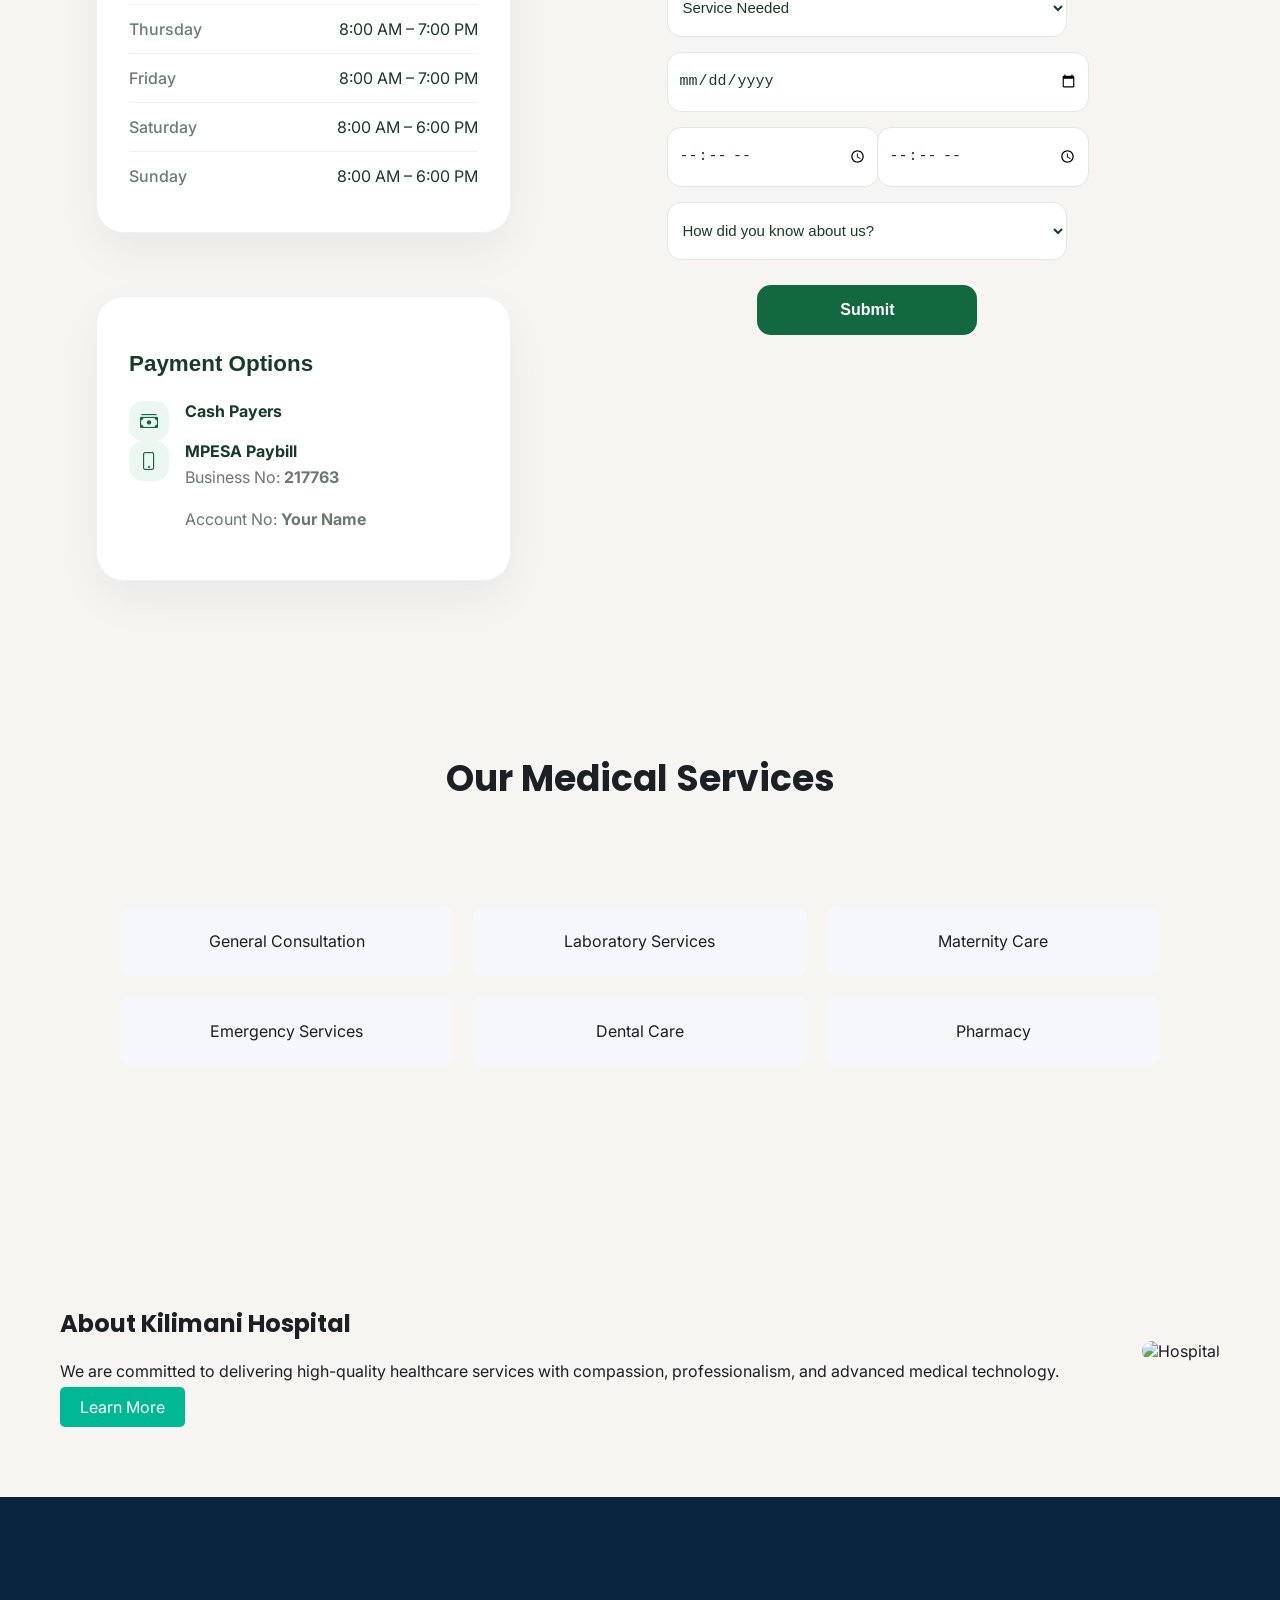
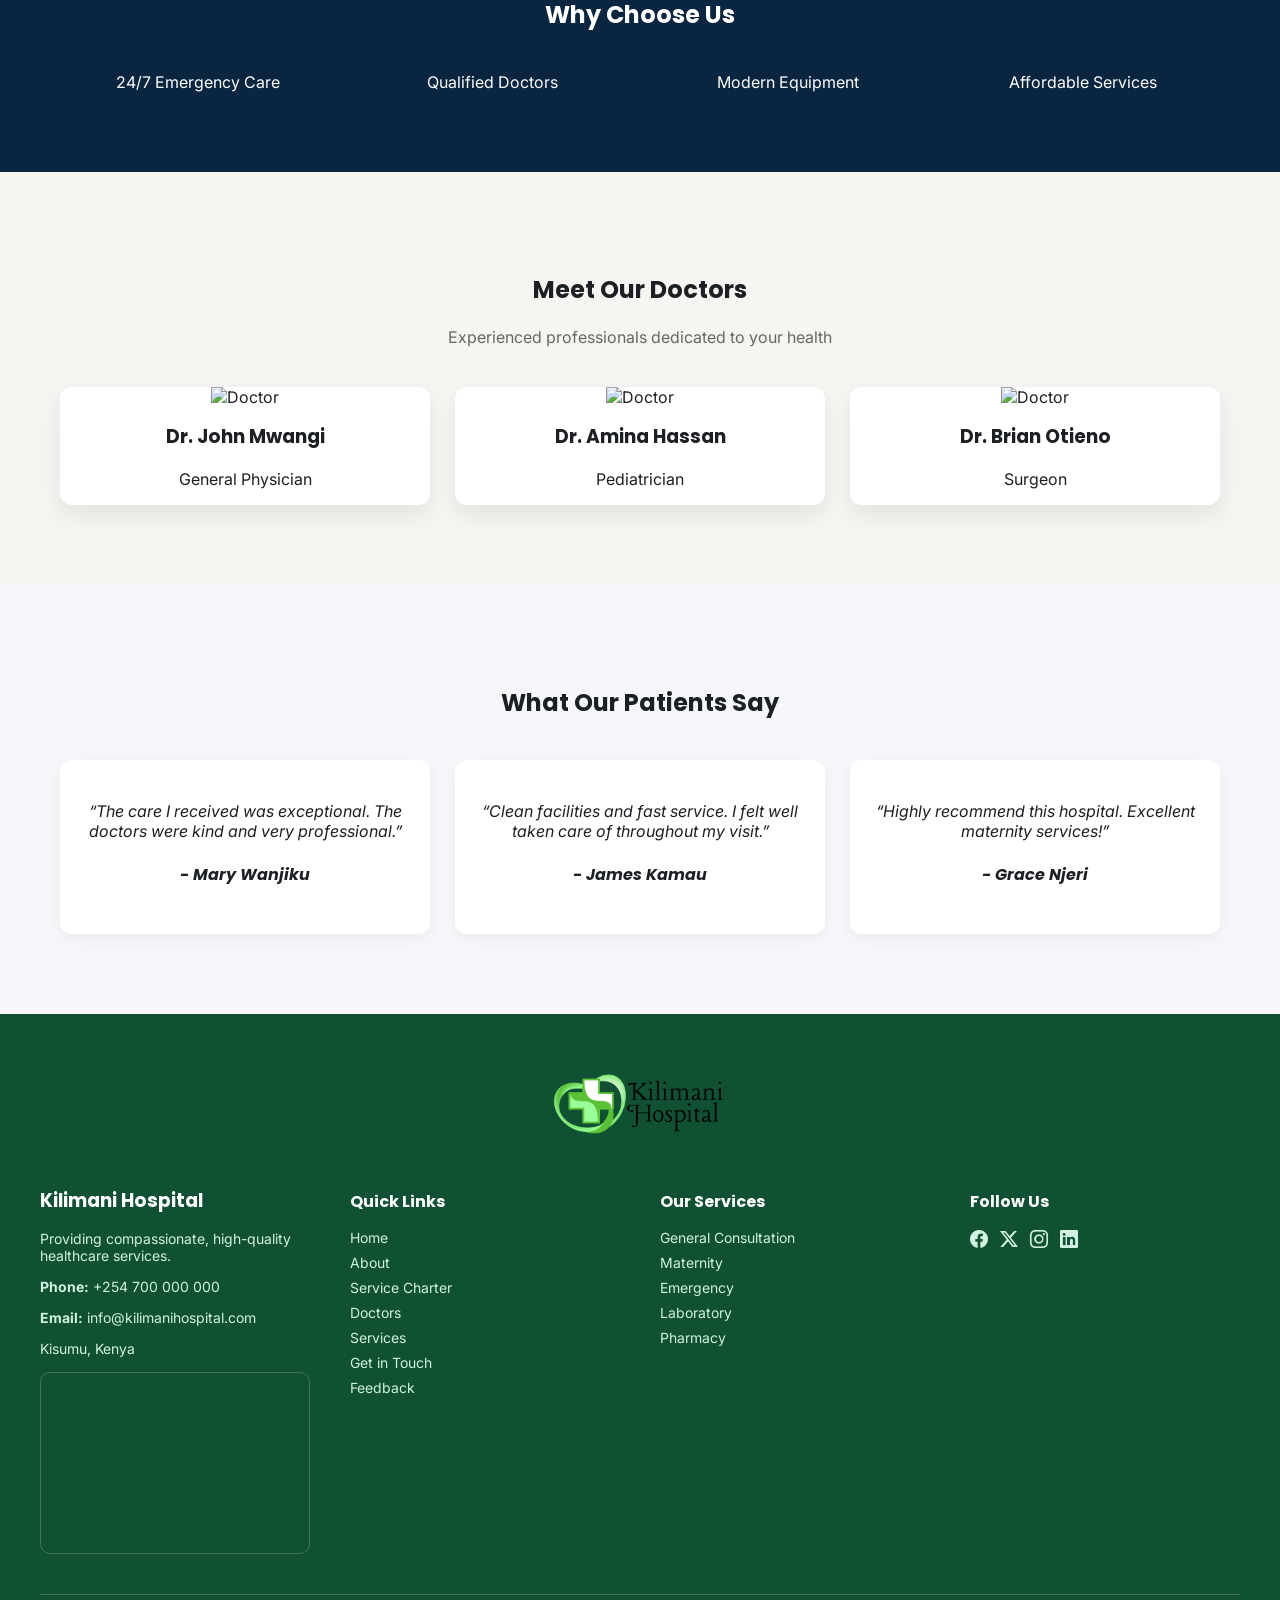
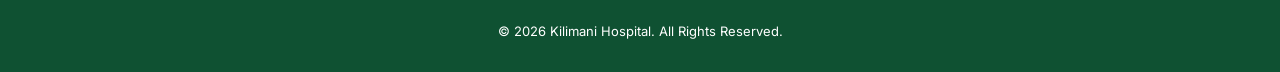
==== commit 82ce8804: "Appointment Form" ====
--- a/index.html
+++ b/index.html
@@ -10,6 +10,8 @@
 
     <link rel="stylesheet" href="https://cdn.jsdelivr.net/npm/bootstrap-icons@1.11.3/font/bootstrap-icons.min.css">
 
+    <link rel="stylesheet" href="https://cdnjs.cloudflare.com/ajax/libs/font-awesome/6.7.2/css/all.min.css">
+  
     <!-- CSS -->
     <link rel="stylesheet" href="styles.css">
 </head>
@@ -182,6 +184,161 @@
 
             <div class="insurance-logo logo-maseno">
                 <img src="assets/images/maseno.png" alt="Maseno University">
+            </div>
+
+        </div>
+
+    </div>
+
+</section>
+
+<section class="appointment-section">
+
+    <div class="container">
+
+        <div class="section-heading">
+
+            <h2>Schedule Your Visit</h2>
+
+            <p>
+                Book a consultation with our specialists at your preferred
+                date and time.
+            </p>
+
+        </div>
+
+        <div class="appointment-grid">
+
+            <!-- LEFT PANEL -->
+
+            <div class="appointment-info">
+
+                <!-- Opening Hours -->
+
+                <div class="info-card hours-card">
+
+                    <div class="card-header">
+
+    <h3>
+        <i class="bi bi-clock-history"></i>
+        Opening Hours
+    </h3>
+
+    <span id="statusBadge" class="status-badge">
+        Checking...
+    </span>
+
+</div>
+
+                    <ul class="opening-hours">
+
+                        <li><span>Monday</span><span>8:00 AM – 7:00 PM</span></li>
+                        <li><span>Tuesday</span><span>8:00 AM – 7:00 PM</span></li>
+                        <li><span>Wednesday</span><span>8:00 AM – 7:00 PM</span></li>
+                        <li><span>Thursday</span><span>8:00 AM – 7:00 PM</span></li>
+                        <li><span>Friday</span><span>8:00 AM – 7:00 PM</span></li>
+                        <li><span>Saturday</span><span>8:00 AM – 6:00 PM</span></li>
+                        <li><span>Sunday</span><span>8:00 AM – 6:00 PM</span></li>
+
+                    </ul>
+
+                </div>
+
+                <!-- Payment -->
+
+                <div class="info-card payment-card">
+
+                    <h3>Payment Options</h3>
+
+                    <div class="payment-option">
+
+                        <i class="bi bi-cash-stack"></i>
+
+                        <div>
+                            <strong>Cash Payers</strong>
+                        </div>
+
+                    </div>
+
+                    <div class="payment-option">
+
+                        <i class="bi bi-phone"></i>
+
+                        <div>
+
+                            <strong>MPESA Paybill</strong>
+
+                            <p>Business No: <b>217763</b></p>
+
+                            <p>Account No: <b>Your Name</b></p>
+
+                        </div>
+
+                    </div>
+
+                </div>
+
+                
+
+            </div>
+
+            <!-- RIGHT PANEL -->
+
+            <div class="appointment-form">
+
+                <h3>Book Appointment</h3>
+
+
+                <form>
+
+                    <input type="text" placeholder="Full Name">
+
+                    <input type="tel" placeholder="Phone Number">
+
+                    <select>
+
+                        <option selected disabled>
+                            Service Needed
+                        </option>
+
+                        <option>General Consultation</option>
+                        <option>Dental</option>
+                        <option>Laboratory</option>
+                        <option>Radiology</option>
+                        <option>Pediatrics</option>
+
+                    </select>
+
+                    <input type="date">
+
+                    <div class="time-row">
+
+                        <input type="time">
+
+                        <input type="time">
+
+                    </div>
+
+                    <select>
+
+                        <option selected disabled>
+                            How did you know about us?
+                        </option>
+
+                        <option>Google</option>
+                        <option>Facebook</option>
+                        <option>Instagram</option>
+                        <option>Referral</option>
+                        <option>Walk-in</option>
+
+                    </select>
+
+                    <button type="submit">
+                        Submit
+                    </button>
+
+                </form>
+
             </div>
 
         </div>
--- a/styles.css
+++ b/styles.css
@@ -864,6 +864,350 @@
 
 }
 
+/*==================== APPOINTMENT SECTION ====================*/
+
+.appointment-section{
+    padding: 5px 0 20px;
+}
+
+.appointment-grid{
+    display: grid;
+    grid-template-columns: 0.95fr 1.45fr;
+    gap: 40px;
+    align-items: start;
+}
+
+/*==================== CARDS ====================*/
+
+.appointment-info{
+
+    display:flex;
+    flex-direction:column;
+    gap:28px;
+
+}
+
+.info-card{
+
+    background:#fff;
+
+    border-radius:28px;
+
+    padding:32px;
+
+    border:1px solid #edf2ee;
+
+    box-shadow:0 18px 45px rgba(0,0,0,.05);
+
+}
+
+/*==================== LEFT PANEL ====================*/
+
+.info-card:not(:last-child){
+    margin-bottom:35px;
+}
+
+.info-card h3{
+
+    font-size:1.4rem;
+
+    color:#173a2b;
+
+    margin-bottom:24px;
+
+    font-weight:600;
+
+}
+
+/*==================== PAYMENT ====================*/
+
+.payment-option{
+
+    display:flex;
+
+    align-items:flex-start;
+
+    gap:16px;
+
+}
+
+.payment-option:first-child{
+    margin-bottom:24px;
+}
+
+.payment-option i{
+
+    width:40px;
+    height:40px;
+
+    border-radius:14px;
+
+    background:#edf7f1;
+
+    color:#12693f;
+
+    display:flex;
+
+    align-items:center;
+
+    justify-content:center;
+
+    font-size:18px;
+
+    flex-shrink:0;
+
+}
+
+.payment-option strong{
+
+    color:#173a2b;
+
+    font-size:1rem;
+
+}
+
+.payment-option p{
+
+    color:#6c7772;
+
+    margin-top:4px;
+
+    line-height:1.6;
+
+}
+
+/*==================== OPENING HOURS ====================*/
+
+.opening-hours{
+
+    list-style:none;
+
+    padding:0;
+
+    margin:0;
+
+}
+
+.opening-hours li{
+
+    display:flex;
+
+    justify-content:space-between;
+
+    align-items:center;
+
+    padding:14px 0;
+
+    border-bottom:1px solid #edf2ee;
+
+}
+
+.opening-hours li:last-child{
+
+    border-bottom:none;
+
+}
+
+.opening-hours span:first-child{
+
+    color:#6b7d73;
+
+    font-weight:500;
+
+}
+
+.opening-hours span:last-child{
+
+    color:#173a2b;
+
+}
+
+.status-badge{
+
+    padding:10px 20px;
+
+    border-radius:999px;
+
+    font-size:.95rem;
+
+    font-weight:600;
+
+    min-width: 120px;
+
+    text-align: center;
+
+    transition:.3s;
+
+}
+
+.status-badge.open{
+
+    background:#eaf8ef;
+
+    color:#12693f;
+
+}
+
+.status-badge.closed{
+
+    background:#fdecec;
+
+    color:#c0392b;
+
+}
+
+.status-badge.open::before{
+    content:"";
+    display:inline-block;
+    width:10px;
+    height:10px;
+    margin-right:8px;
+    border-radius:50%;
+    background:#16a34a;
+    animation:pulse 2s infinite;
+}
+
+@keyframes pulse{
+    0%{box-shadow:0 0 0 0 rgba(22,163,74,.5);}
+    70%{box-shadow:0 0 0 8px rgba(22,163,74,0);}
+    100%{box-shadow:0 0 0 0 rgba(22,163,74,0);}
+}
+
+/*==================== FORM ====================*/
+
+.appointment-form h3{
+
+    color:#173a2b;
+
+    font-size:1.7rem;
+
+}
+
+.appointment-form form{
+
+    display:flex;
+
+    flex-direction:column;
+
+    gap:20px;
+    width: 100%;
+    margin: 0;
+
+}
+
+.appointment-form input,
+.appointment-form select{
+
+    width:100%;
+
+    height:58px;
+
+    padding:0 10px;
+
+    border:1px solid #dfe7e2;
+
+    border-radius:14px;
+
+    background:#fff;
+
+    font-size:15px;
+
+    color:#173a2b;
+
+    transition:.3s ease;
+
+}
+
+.appointment-form input:focus,
+.appointment-form select:focus{
+
+    outline:none;
+
+    border-color:#12693f;
+
+    box-shadow:0 0 0 4px rgba(18,105,63,.08);
+
+}
+
+/*==================== TIME ROW ====================*/
+
+.time-row{
+
+    display:grid;
+
+    grid-template-columns:1fr 1fr;
+
+    gap:20px;
+
+}
+
+/*==================== BUTTON ====================*/
+
+.appointment-form button{
+
+    height:50px;
+
+    width: 220px;
+
+    margin: 10px auto 0;
+
+    display: block;
+
+    border:none;
+
+    border-radius:14px;
+
+    background:#12693f;
+
+    color:#fff;
+
+    font-size:1rem;
+
+    font-weight:600;
+
+    cursor:pointer;
+
+    transition:.3s ease;
+
+}
+
+.appointment-form button:hover{
+
+    background:#0f5b37;
+
+    transform:translateY(-2px);
+
+}
+
+/*==================== RESPONSIVE ====================*/
+
+@media(max-width:992px){
+
+    .appointment-grid{
+
+        grid-template-columns:1fr;
+
+    }
+
+}
+
+@media(max-width:768px){
+
+    .appointment-info,
+    .appointment-form{
+
+        padding:28px;
+
+    }
+
+    .time-row{
+
+        grid-template-columns:1fr;
+
+    }
+
+}
+
 /* SERVICES */
 .services-preview {
     padding: 80px 60px;
